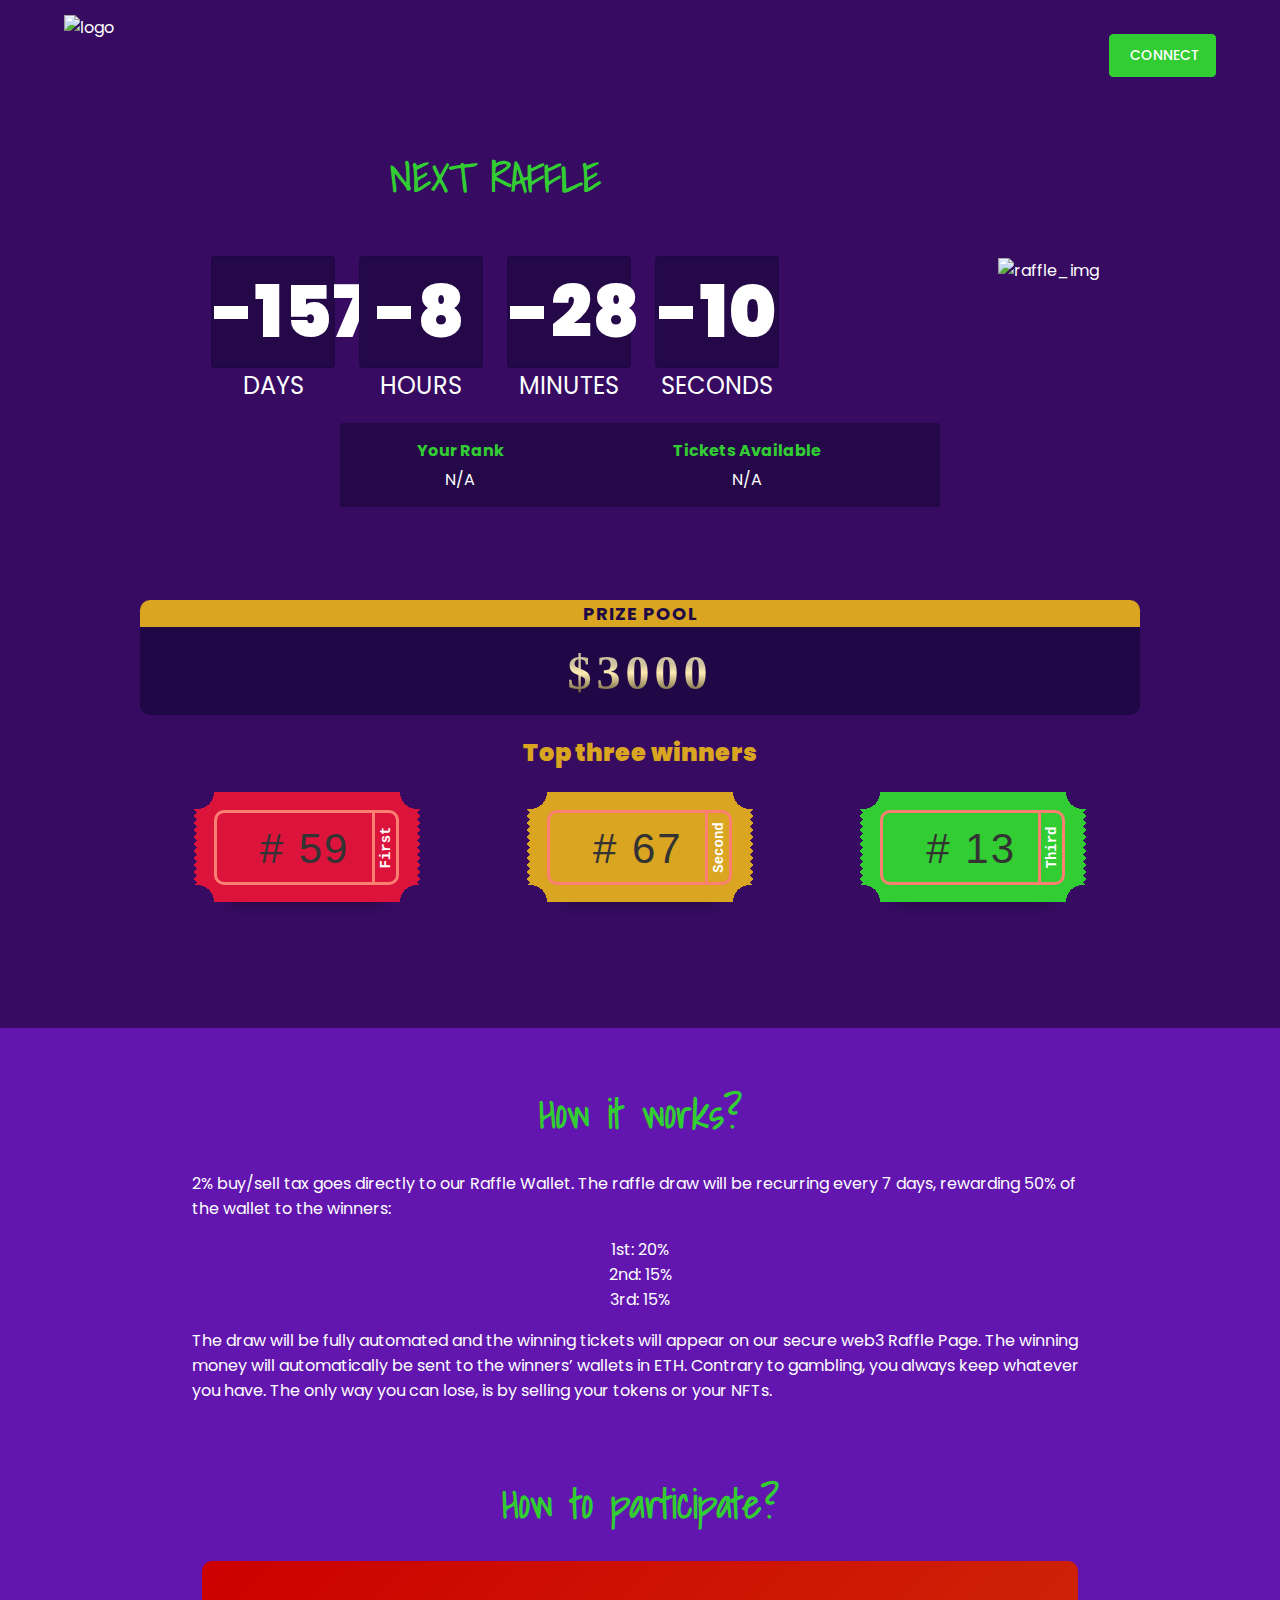
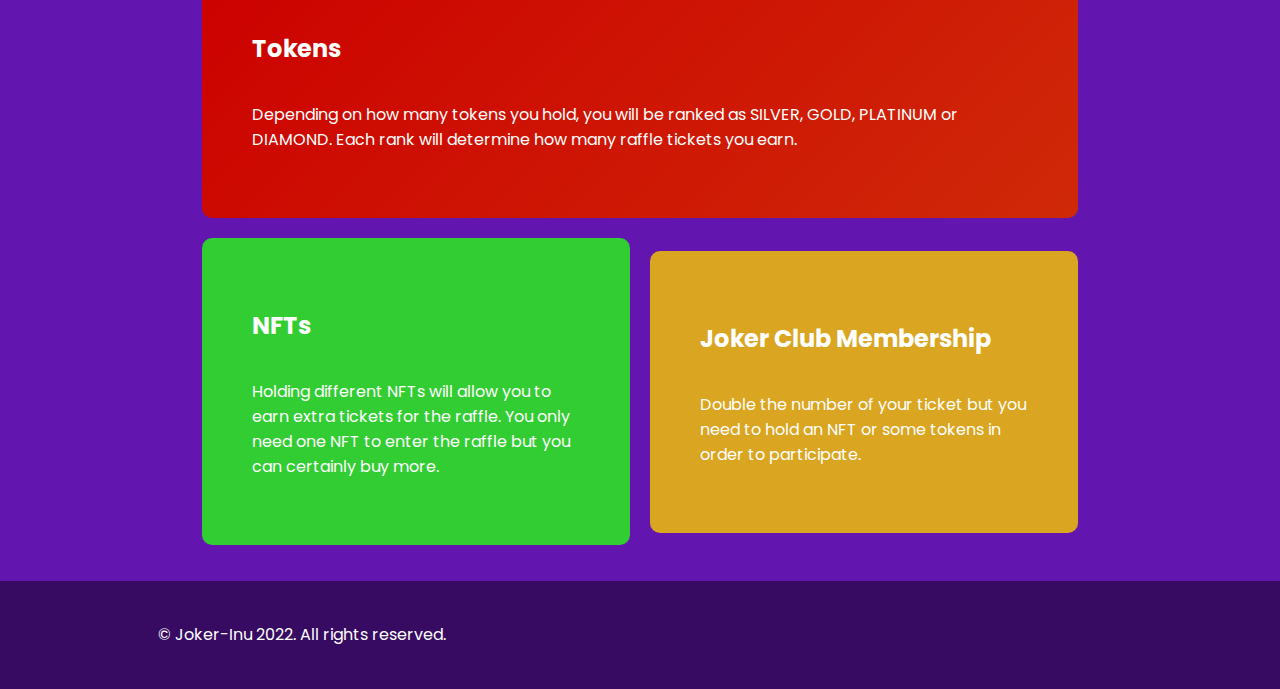
==== raffle.html @ 7f79b60c "Update: update raffle" ====
<!DOCTYPE html>
<html lang="en">
  <head>
    <meta charset="UTF-8" />
    <meta http-equiv="X-UA-Compatible" content="IE=edge" />
    <meta name="viewport" content="width=device-width, initial-scale=1.0" />

    <meta name="title" content="Joker Inu | ERC-20" />
    <meta name="description" content="Joker Inu, " />
    <meta name="keywords" content="joker inu, jokerinu, joker token" />
    <meta name="robots" content="index, follow" />
    <meta http-equiv="Content-Type" content="text/html; charset=utf-8" />
    <meta name="language" content="English" />

    <meta property="og:title" content="Joker Inu | ERC-20" />
    <meta property="og:site_name" content="Joker Inu" />
    <meta property="og:url" content="https://jokerinu.io" />
    <meta property="og:description" content="Joker Inu, " />
    <meta property="og:type" content="website" />

    <title>Joker Inu</title>
    <link rel="stylesheet" href="style.css" />
    <link
      rel="apple-touch-icon"
      sizes="57x57"
      href="./images/favicon.ico/apple-icon-57x57.png"
    />
    <link
      rel="apple-touch-icon"
      sizes="60x60"
      href="./images/favicon.ico/apple-icon-60x60.png"
    />
    <link
      rel="apple-touch-icon"
      sizes="72x72"
      href="./images/favicon.ico/apple-icon-72x72.png"
    />
    <link
      rel="apple-touch-icon"
      sizes="76x76"
      href="./images/favicon.ico/apple-icon-76x76.png"
    />
    <link
      rel="apple-touch-icon"
      sizes="114x114"
      href="./images/favicon.ico/apple-icon-114x114.png"
    />
    <link
      rel="apple-touch-icon"
      sizes="120x120"
      href="./images/favicon.ico/apple-icon-120x120.png"
    />
    <link
      rel="apple-touch-icon"
      sizes="144x144"
      href="./images/favicon.ico/apple-icon-144x144.png"
    />
    <link
      rel="apple-touch-icon"
      sizes="152x152"
      href="./images/favicon.ico/apple-icon-152x152.png"
    />
    <link
      rel="apple-touch-icon"
      sizes="180x180"
      href="./images/favicon.ico/apple-icon-180x180.png"
    />
    <link
      rel="icon"
      type="image/png"
      sizes="192x192"
      href="./images/favicon.ico/android-icon-192x192.png"
    />
    <link
      rel="icon"
      type="image/png"
      sizes="32x32"
      href="./images/favicon.ico/favicon-32x32.png"
    />
    <link
      rel="icon"
      type="image/png"
      sizes="96x96"
      href="./images/favicon.ico/favicon-96x96.png"
    />
    <link
      rel="icon"
      type="image/png"
      sizes="16x16"
      href="./images/favicon.ico/favicon-16x16.png"
    />
    <link rel="manifest" href="./images/favicon.ico/manifest.json" />
    <meta name="msapplication-TileColor" content="#ffffff" />
    <meta
      name="msapplication-TileImage"
      content="./images/favicon.ico/ms-icon-144x144.png"
    />
    <meta name="theme-color" content="#ffffff" />

    <script
      src="https://kit.fontawesome.com/0adb577dfc.js"
      crossorigin="anonymous"
    ></script>
    <script src="https://cdnjs.cloudflare.com/ajax/libs/jquery/3.3.1/jquery.min.js"></script>
    <script src="https://unpkg.com/scrollreveal"></script>
    <script src="animations.js"></script>
  </head>
  <body style="background: #360b61">
    <div class="raffle_container">
      <div class="navbar">
        <div class="logo" onclick="window.location('jokerinu.io')">
          <a href="https://jokerinu.io/">
            <img src="./images/jkrslogo.png" alt="logo" />
          </a>
        </div>
        <a href="#" class="btn filled" style="display: block"
          ><i class="fa fa-wallet" style="margin-right: 5px"></i>
          Connect
        </a>
      </div>
      <div class="raffle_main">
        <section id="hero_section">
          <div>
            <h1 class="main_heading">NEXT RAFFLE</h1>
            <div class="timer_container">
              <!-- <h1 id="headline" style="text-align: center">COMING SOON</h1> -->
              <div id="countdown">
                <ul>
                  <li><span id="days"></span>days</li>
                  <li><span id="hours"></span>Hours</li>
                  <li><span id="minutes"></span>Minutes</li>
                  <li><span id="seconds"></span>Seconds</li>
                </ul>
              </div>
            </div>
          </div>
          <div>
            <img
              id="raffle_img"
              src="./images/raffle_hero.png"
              alt="raffle_img"
              loading="lazy"
            />
          </div>
        </section>
        <div class="raffle_banner">
          <table>
            <th>Your Rank</th>
            <th>Tickets Available</th>
            <tr>
              <td>N/A</td>
              <td>N/A</td>
            </tr>
          </table>
          <!-- <p>Your Rank: <span>1st</span></p>
          <p>Tickets Available: <span>59, 58, 98</span></p> -->
        </div>
        <div
          class="carsd_hor"
          style="max-width: 1000px; margin: 20px auto; padding: 5% 0"
        >
          <div class="prize_pool">
            <div id="prize">
              <p
                style="
                  background: goldenrod;
                  font-size: large;
                  color: #200847;
                  border-radius: 10px 10px 0 0;
                  font-weight: 700;
                  letter-spacing: 1px;
                  text-transform: uppercase;
                "
              >
                Prize Pool
              </p>
              <p
                style="
                  color: goldenrod;
                  font-weight: 900;
                  font-size: 3rem;
                  margin: 0;
                "
                id="prize_money"
              >
                $3000
              </p>
            </div>
            <p style="color: goldenrod">Top three winners</p>
            <div class="ticket_container">
              <div id="raffle-red-first" class="entry raffle">
                <div class="no-scale"></div>
              </div>
              <div id="raffle-red-second" class="entry raffle">
                <div class="no-scale"></div>
              </div>
              <div id="raffle-red-third" class="entry raffle">
                <div class="no-scale"></div>
              </div>
            </div>
          </div>
        </div>
        <!-- <div class="raffle_card" style="max-width: 600px; margin: auto">
          <label for="token">Your Rank</label>
          <input id="token" type="number" disabled value="0.00" />
          <label for="ticket">Tickets Available</label>
          <input id="ticket" type="number" disabled value="0.00" />
        </div> -->
      </div>
    </div>
    <section id="how_work">
      <h1 class="main_heading">How it works?</h1>
      <p>
        2% buy/sell tax goes directly to our Raffle Wallet. The raffle draw will
        be recurring every 7 days, rewarding 50% of the wallet to the winners:
      </p>
      <ul style="text-align: center">
        <li>1st: 20%</li>
        <li>2nd: 15%</li>
        <li>3rd: 15%</li>
      </ul>
      <p>
        The draw will be fully automated and the winning tickets will appear on
        our secure web3 Raffle Page. The winning money will automatically be
        sent to the winners’ wallets in ETH. Contrary to gambling, you always
        keep whatever you have. The only way you can lose, is by selling your
        tokens or your NFTs.
      </p>
    </section>
    <!-- <div id="scroll">
        <i class="fa fa-angle-up" style="font-size: 30px"></i>
      </div> -->
    <section id="how_to">
      <h1 class="main_heading" style="margin-top: 0">How to participate?</h1>
      <div
        class="raffle_card"
        style="
          background: linear-gradient(-45deg, goldenrod, #cc0000);
          background-size: 400% 400%;
          animation: gradient 15s ease infinite;
        "
      >
        <h2>Tokens</h2>
        <p>
          Depending on how many tokens you hold, you will be ranked as SILVER,
          GOLD, PLATINUM or DIAMOND. Each rank will determine how many raffle
          tickets you earn.
        </p>
      </div>
      <div class="card_hor">
        <div class="raffle_card" style="background: limegreen">
          <h2>NFTs</h2>
          <p>
            Holding different NFTs will allow you to earn extra tickets for the
            raffle. You only need one NFT to enter the raffle but you can
            certainly buy more.
          </p>
        </div>
        <div class="raffle_card">
          <h2>Joker Club Membership</h2>
          <p>
            Double the number of your ticket but you need to hold an NFT or some
            tokens in order to participate.
          </p>
        </div>
      </div>
      <!-- <div class="raffle_card" style="background: #191919">
        <div class="disclaimer">
          <h2>Disclaimer</h2>
          <p>
            There is no loss mechanism you always keep whatever you have. You
            would only lose the number of entries by selling your tokens or your
            NFT. The dapp will make you sign in with your wallet and show you
            your rank and the number of entries you currently have. It will also
            be cool if the Dapp would showcase the name of the NFT you’re
            holding instead of just your wallet address. The Dapp will also
            showcase the amount in $ that is currently in the prize pool.
          </p>
        </div>
      </div> -->
    </section>
    <div class="footer">
      <div class="copyright">
        <p>&copy; Joker-Inu 2022. All rights reserved.</p>
      </div>
      <div class="social">
        <ul class="social_list">
          <li>
            <a href="https://t.me/Jokerinuofficial"
              ><i class="fab fa-telegram-plane"></i
            ></a>
          </li>
          <li class="middle_social">
            <a href="https://twitter.com/jokerinu_?s=21"
              ><i class="fab fa-twitter"></i
            ></a>
          </li>
          <li>
            <a href="#"><i class="fab fa-discord"></i></a>
          </li>
          <li>
            <a href="#"><i class="fab fa-medium-m"></i></a>
          </li>
        </ul>
      </div>
    </div>

    <script src="script.js"></script>
    <!-- <script src="./assessts/js/script.js"></script>
    <script src="https://cdnjs.cloudflare.com/ajax/libs/gsap/3.5.1/gsap.min.js"></script>
    <script
      src="https://kit.fontawesome.com/0c9ec2dc89.js"
      crossorigin="anonymous"
    ></script> -->
  </body>
</html>
---- style.css ----
@import url("https://fonts.googleapis.com/css2?family=Shadows+Into+Light&display=swap");
@import url("https://fonts.googleapis.com/css2?family=Poppins:ital,wght@0,400;0,500;0,600;0,700;0,800;1,900&display=swap");
/* h1 {
  font-family: "Shadows Into Light", cursive;
} */
:root {
  --grey: #222;
  --dark: #191919;
  --light: #fff;
  --primary: #270847;
  --primary2: #11031f;
  --red: #cc0000;
  --green: limegreen;
}

html {
  scroll-behavior: smooth;
}

body {
  box-sizing: border-box;
  margin: 0;
  padding: 0;
  background-color: var(--primary2);
  color: var(--light);
  font-family: "Poppins", sans-serif;
  overflow-x: hidden;
}

a {
  text-decoration: none;
  color: var(--light);
}

ul {
  list-style: none;
  padding: 0;
  margin: 0;
}

.preload * {
  transition: none !important;
  -webkit-transition: none !important;
  -moz-transition: none !important;
  -ms-transition: none !important;
  -o-transition: none !important;
}

.main_container {
  padding: 1% 10%;
  max-width: 1200px;
  margin: auto;
  height: 100vh;
  max-height: 790px;
  position: relative;
  overflow: hidden;
}

.navbar {
  display: flex;
  justify-content: space-between;
  align-items: center;
}

.navbar-list {
  display: flex;
  justify-content: space-between;
  align-items: center;
  width: 50%;
  margin: auto;
}

.navbar-list > li > a:hover {
  color: var(--green);
  transition: 0.3s ease;
}

.nav_mobile {
  display: none;
}

.fa-bars {
  font-size: 32px;
  color: var(--green);
  display: none;
}

.logo {
  height: 80px;
}

.logo > a > img {
  width: 80px;
}

.btn {
  border: 1px solid var(--light);
  border-radius: 4px;
  padding: 10px 15px;
  font-size: 14px;
  text-transform: uppercase;
  font-weight: 500;
  color: var(--light);
}

.btn:hover {
  background: var(--green);
  border: 1px solid var(--green);
  color: var(--light);
  transition: 0.3s ease;
}

main {
  display: flex;
  justify-content: center;
  align-items: center;
  flex-direction: column;
}

@keyframes fadein {
  0% {
    opacity: 0;
  }
  100% {
    opacity: 1;
  }
}
@keyframes rise-fadein {
  0% {
    top: -150%;
    opacity: 0;
  }
  100% {
    top: 10%;
    opacity: 1;
  }
}

@keyframes slide {
  0% {
    right: -50%;
  }
  100% {
    right: 50%;
    transform: translate(50%, 0%);
  }
}

.castle {
  position: absolute;
  bottom: -10%;
  width: 100%;
  max-width: 1600px;
  z-index: -1;
  opacity: 0;
  animation: fadein 4s 1 forwards;
}

.moon {
  position: absolute;
  bottom: 150%;
  animation: rise-fadein 2s 1 forwards;
  width: 100%;
  max-width: 1600px;
  z-index: -2;
  animation-delay: 1s;
}

#car {
  width: 450px;
  position: absolute;
  bottom: 0;
  right: -50%;
  animation: slide 5s 1 forwards;
  animation-delay: 4s;
}

@keyframes spin {
  0% {
    -webkit-transform: rotate(360deg);
  }
}

@keyframes move {
  0% {
    -webkit-transform: translateY(0);
  }
  50% {
    -webkit-transform: translateY(-2px);
  }
  100% {
    -webkit-transform: translateY(0);
  }
}

#front-wheel {
  position: absolute;
  bottom: 15%;
  left: 24%;
  max-width: 15%;
  animation: spin 0.5s infinite linear;
}

#rear-wheel {
  position: absolute;
  bottom: 15%;
  right: 16%;
  max-width: 17%;
  animation: spin 0.5s infinite linear;
}

.heading {
  text-align: center;
  width: 100%;
  letter-spacing: 2px;
  opacity: 0;
  animation: fadein 3s 1 forwards;
  animation-delay: 3s;
  margin-top: 100px;
}

.heading > h1 {
  font-size: 950%;
  max-width: 1070px;
  margin: 0;
  color: var(--light);
  font-weight: 900;
  font-style: italic;
  text-shadow: -2px -5px 0 var(--primary), 5px -5px 0 var(--primary),
    -5px 5px 0 var(--primary), 5px 5px 0 var(--primary);
}

.heading > p {
  font-family: "Poppins", sans-serif;
  max-width: 650px;
  margin: auto;
}

.filled {
  border: 1px solid var(--green);
  background: var(--green);
  color: var(--light);
}

.filled:hover {
  opacity: 0.8;
  transition: 0.3s ease;
}

.btn.filled.mobile {
  /* display: none; */
  max-width: 150px;
  margin: auto;
}

.down {
  background-color: var(--primary);
  height: 50px;
  width: 50px;
  border-radius: 50%;
  color: var(--light);
  display: flex;
  justify-content: center;
  align-items: center;
  margin-top: 30px;
  opacity: 0.7;
  animation: move 1s infinite ease;
}

#about,
#roadmap,
#tokenomics,
#utilities,
#team {
  margin: 10% 0;
  text-align: center;
}

#about > h1,
#roadmap > h1,
#tokenomics > h1,
#utilities > h1,
#faq_section > h1,
#team > h1 {
  color: var(--light);
  font-size: 500%;
  font-family: "Shadows Into Light", cursive;
  letter-spacing: 5px;
  color: var(--green);
  text-align: center;
}

.about_section {
  background-color: var(--primary2);
  padding: 5% 10%;
  max-width: 1200px;
  margin: auto;
}

.about_container,
.utilities_container {
  display: flex;
  justify-content: center;
  align-items: center;
}
.about_container {
  border-radius: 10px;
  background: var(--primary);
  box-shadow: var(--red) 0px 1px 29px 0px;
}

.about_content > h2 {
  color: var(--green);
  font-size: 350%;
  font-family: "Shadows Into Light", cursive;
  margin: 0;
  text-align: center;
}

.about_content {
  max-width: 550px;
  font-size: larger;
  border-radius: 10px;
  margin: auto;
  text-align: center;
  color: var(--light);
}

.about_image > img {
  max-width: 500px;
  height: 500px;
  transform: scaleX(-1);
  border-radius: 10px;
  vertical-align: middle;
}

.tokenomics_section {
  padding: 1% 10%;
  max-width: 1200px;
  margin: auto;
}

#tokenomics {
  text-align: center;
}

#tax {
  max-width: 400px;
  max-height: 400px;
  margin: auto;
}

.tokenomics_container {
  display: flex;
  text-align: left;
}

.tokenomics_content {
  max-width: 500px;
  margin: auto;
}

.utilities_section,
.roadmap_section {
  background-color: var(--primary);
  padding: 1% 10%;
  max-width: 1200px;
  margin: auto;
}

.utilities_container {
  flex-direction: column;
}

.nft {
  display: flex;
  justify-content: space-around;
  align-items: center;
}

.nft > div > img {
  width: 95%;
  margin: 20px auto;
  border-radius: 10px;
  transition: 0.3s ease;
}

.nft > div > img:hover {
  transform: scale(1.1);
}

.nft > div > p {
  text-align: center;
  margin-top: 0;
  font-weight: 500;
}

#raffle {
  width: 70%;
}

@keyframes gradient {
  0% {
    background-position: 0% 50%;
  }
  50% {
    background-position: 100% 50%;
  }
  100% {
    background-position: 0% 50%;
  }
}

.card {
  display: flex;
  justify-content: center;
  align-items: center;
  flex-direction: row-reverse;
  background-color: var(--red);
  border-radius: 4px;
  transition: 0.3s ease;
  margin: 5% 0 0;
  max-width: 790px;

  background: linear-gradient(-45deg, #ee7752, #e73c7e, #23a6d5, #23d5ab);
  background-size: 400% 400%;
  animation: gradient 15s ease infinite;
}

.card:hover {
  box-shadow: var(--green) 0px 10px 29px 0px;
}

.content {
  padding: 10%;
  margin: auto;
  text-align: left;
}

.card > img {
  width: 150%;
  margin: auto;
  overflow-x: hidden;
}

.no-hover:hover {
  box-shadow: none;
}

.team_section {
  padding: 5% 10%;
  max-width: 1200px;
  margin: auto;
  text-align: center;
  background: #270847;
}

.all_team {
  display: flex;
  justify-content: space-evenly;
  align-items: center;
  flex-wrap: wrap;
  padding: 5%;
}

.all_team > div > p {
  font-weight: 500;
}

#team > div > img {
  border-radius: 50%;
}

.faq > h2 {
  text-align: center;
}

details {
  padding: 1% 0;
}

#roadmap {
  padding: 0 12%;
}

#roadmap > div {
  display: flex;
  justify-content: space-evenly;
  align-items: center;
  flex-wrap: wrap;
}

.phase {
  margin-bottom: 5%;
}

.phase_content {
  text-align: left;
  padding: 5% 30px;
  border-radius: 4px;
  width: 320px;
  height: 350px;
  line-height: 30px;
}

li > i {
  margin-right: 10px;
}

.undone {
  color: #e5ff00;
  opacity: 0.2;
}

.footer {
  padding: 2% 10%;
  max-width: 1200px;
  margin: auto;
  display: flex;
  justify-content: space-between;
  align-items: center;
}

.copyright {
  display: flex;
  justify-content: center;
  align-items: center;
}

.copyright > p {
  margin-left: 30px;
}

.social_list {
  display: flex;
  justify-content: center;
  align-items: center;
  font-size: 24px;
}

.social_list > li > a {
  transition: 0.3s ease;
}
.social_list > li > a:hover {
  color: var(--green);
}

.social_list > li {
  margin: 0 10px;
}

.joker_main {
  max-width: 33%;
}

p > span {
  font-size: 18px;
  font-weight: 500;
  color: var(--green);
}

h2 > span {
  color: var(--green);
}

.black {
  color: #191919;
}
.white {
  color: #fff;
}

#faq_section {
  padding: 5% 10% 15%;
  max-width: 1200px;
  margin: auto;
}

.content_faq {
  border-radius: 4px;
}

/*Question*/
.question {
  position: relative;
  background: #270847;
  border-radius: 10px;
  margin: 0;
  padding: 15px 10px 15px 50px;
  display: block;
  cursor: pointer;
}
/*Answer*/
.answers {
  padding: 0px 15px;
  margin: 5px 0;
  height: 0;
  overflow: hidden;
  z-index: -1;
  position: relative;
  opacity: 0;
  -webkit-transition: 0.3s ease;
  -moz-transition: 0.3s ease;
  -o-transition: 0.3s ease;
  transition: 0.3s ease;
}

.questions:checked ~ .answers {
  height: auto;
  opacity: 1;
  padding: 15px;
}

/*FAQ Toggle*/
.plus {
  position: absolute;
  margin-top: 12px;
  margin-left: 10px;
  z-index: 5;
  font-size: 2em;
  line-height: 100%;
  -webkit-user-select: none;
  -moz-user-select: none;
  -ms-user-select: none;
  -o-user-select: none;
  user-select: none;
  -webkit-transition: 0.3s ease;
  -moz-transition: 0.3s ease;
  -o-transition: 0.3s ease;
  transition: 0.3s ease;
}

.questions:checked ~ .plus {
  -webkit-transform: rotate(45deg);
  -moz-transform: rotate(45deg);
  -o-transform: rotate(45deg);
  transform: rotate(45deg);
}

.questions {
  display: none;
}

.desk_display {
  display: block;
}

@keyframes slide-mobile {
  0% {
    transform: translate(150%, 0%);
  }
  100% {
    /* right: 50%; */
    transform: translate(50%, 0%);
  }
}

@keyframes rise-fadein-mobile {
  0% {
    top: -20%;
    opacity: 0;
  }
  100% {
    top: 18%;
    opacity: 1;
  }
}

.fa-solid.fa-bars {
  display: none;
}

.display {
  display: block;
}

@media screen and (max-width: 1000px) {
  .main_container {
    height: 90vh;
  }
  .logo,
  .logo > a > img {
    width: 60px;
    height: 60px;
  }
  .btn.filled {
    display: none;
  }
  .btn.filled.mobile {
    display: block;
  }
  #raffle {
    width: 100%;
  }
  #car {
    animation: slide 4s 1 forwards;
    animation-delay: 2s;
    transform: translate(150%, 0%);
    bottom: 9%;
    width: 310px;
    z-index: 3;
  }
  .main_container {
    animation: fadein 2s 1 forwards;
  }
  .moon {
    z-index: -3;
    animation: rise-fadein-mobile 2s 1 forwards;
    animation-delay: 2s;
  }
  .castle {
    display: none;
  }
  .nft {
    flex-direction: column;
  }
  .nft > img {
    width: 100%;
  }
  .content {
    text-align: center;
  }
  .card,
  .card_hor {
    flex-direction: column;
  }
  .card > img {
    width: 100%;
  }
  #tokenomics > h1,
  #utilities > h1,
  #roadmap > h1,
  #team > h1,
  .about_content > h2 {
    font-size: 300%;
  }
  .about_content > h2 {
    padding-top: 20px;
  }
  #faq_section > h1 {
    font-size: 300%;
  }
  .joker_main {
    max-width: 100%;
  }
  p {
    opacity: 0.9;
    font-size: 14px;
    text-align: center;
  }
  #tax {
    margin: 10% 0 5%;
    max-width: 100%;
  }
  #roadmap {
    padding: 0;
  }
  .phase_content {
    width: 250px;
    height: 400px;
  }
  .phase2_1 {
    height: 300px;
  }
  .phase_fit {
    height: 450px;
  }
  .coming_soon {
    height: 120px;
  }
  main {
    flex-direction: column-reverse;
  }
  .about_content > h2,
  .tokenomics_content > h2 {
    text-align: center;
  }
  .tokenomics_content > p {
    text-align: justify;
  }
  .about_content {
    padding: 5% 10%;
  }
  .main_container {
    padding: 5% 10%;
    background: url(./images/castle.png);
    background-size: cover;
    background-repeat: no-repeat;
    background-position: center;
  }
  .navbar-list {
    display: none;
  }
  .car-container {
    margin-top: 25%;
  }
  .heading {
    z-index: 4;
    margin-top: -20px;
  }
  .heading > h1 {
    margin-top: 60%;
    font-size: 300%;
  }
  .heading > p {
    line-height: 30px;
  }
  .down {
    margin: 10%;
  }
  .about_section {
    padding: 10%;
  }
  .about_image > img {
    width: 100%;
    height: 100%;
  }
  .about_container {
    flex-direction: column;
  }
  .tokenomics_container {
    flex-direction: column-reverse;
  }
  .bottom {
    border-bottom: 2px solid var(--primary);
  }
  .footer {
    padding: 10% 0 0;
    flex-direction: column-reverse;
  }
  .social_list {
    margin: 5% 0;
  }
  .fa-solid.fa-bars {
    display: block;
  }
  .nav_mobile {
    position: absolute;
    top: 80px;
    background: #11031f;
    width: 100%;
    height: 45vh;
    z-index: 5;
  }
  .nav_mobile > ul {
    font-size: 14px;
    font-weight: 600;
    letter-spacing: 1px;
    text-align: center;
    transform: translateY(10%);
  }
  .nav_mobile > ul > li {
    padding: 15px 0px;
  }
  .fas.fa-times {
    position: absolute;
    top: 4%;
    right: 10.5%;
    font-size: 32px;
  }
}

@media screen and (max-width: 375px) {
  .nav_mobile {
    height: 50vh;
  }
}

/* *************** */
/* *************** */
/* *************** */
/* Raffle Styles */
/* *************** */
/* *************** */
/* *************** */

@import url("https://fonts.googleapis.com/css2?family=Shadows+Into+Light&display=swap");
.raffle_container,
#how_to,
#how_work {
  padding: 15px 5%;
}
.filled {
  background: limegreen;
  border: 1px solid limegreen;
}
.raffle_main {
  margin: auto;
  padding: 2%;
}
.main_heading {
  font-size: 250%;
  text-align: center;
  color: limegreen;
  font-family: "Shadows Into Light", cursive;
}
.raffle_card {
  margin: 10px;
  background: goldenrod;
  border-radius: 10px;
  padding: 50px;
  display: flex;
  flex-direction: column;
  justify-content: center;
  align-items: left;
  flex-grow: 1;
  flex-basis: 0;
}
.raffle_card > input {
  display: block;
  max-width: 600px;
  padding: 15px 10px;
  border-radius: 4px;
  border: none;
  color: #fff;
  font-size: 16px;
}
.raffle_card > label {
  font-size: larg;
  margin: 10px 0;
  text-transform: uppercase;
  font-weight: 500;
}
.card_hor {
  display: flex;
  justify-content: center;
  align-items: center;
}
.claim {
  padding: 12px 75px;
  margin-top: 10px;
  font-weight: 500;
  background: #fff;
  color: goldenrod;
  transition: 0.3s ease;
}
.claim:hover {
  background: #360b61;
  color: #fff;
  border: 1px solid goldenrod;
}
.scroll_up {
  position: fixed;
  bottom: 10px;
  right: 10px;
  border-radius: 10px;
  background: rgba(218, 165, 32, 0.301);
  width: 60px;
  height: 60px;
  display: flex;
  justify-content: center;
  align-items: center;
}
.timer_container {
  border-radius: 4px;
  padding: 10px 20px;
  max-width: 600px;
  color: #fff;
  margin: 0 auto;
  text-align: center;
}

.timer_container > h1 {
  color: #fff;
}

#coundown > ul {
  display: flex;
  justify-content: center;
  align-items: center;
}

#countdown > ul > li {
  display: inline-block;
  font-size: 1.5em;
  list-style-type: none;
  text-transform: uppercase;
  margin: 10px;
}

#countdown > ul > li span {
  display: block;
  font-size: 4.5rem;
  font-weight: 900;
  letter-spacing: 1px;
  border: 2px solid #200847;
  background: #250847;
  width: 120px;
  border-radius: 4px;
}

.emoji {
  display: none;
  padding: 1rem;
}

.emoji span {
  font-size: 4rem;
  padding: 0 0.5rem;
}
#how_work {
  text-align: left;
}
.ticket_container {
  display: flex;
  justify-content: center;
  align-items: center;
  position: relative;
  margin-top: 10px;
}
.prize_pool {
  width: 100%;
  text-align: center;
}
.prize_pool > p {
  font-weight: 900;
  font-size: 1.5rem;
  margin: 20px auto 10px;
}

@media (min-width: 960px) {
  .entry {
    float: left;
    width: 100%;
  }
}

.entry {
  text-align: center;
  min-height: 15vh;
  position: relative;
  height: 100%;
}

#raffle-red-first div {
  background-image: radial-gradient(
      circle at top left,
      transparent 17px,
      #dc143c 17px
    ),
    radial-gradient(circle at top right, transparent 17px, #dc143c 17px),
    radial-gradient(circle at bottom left, transparent 17px, #dc143c 17px),
    radial-gradient(circle at bottom right, transparent 17px, #dc143c 17px);
  box-shadow: 0 38px 14px -35px rgba(0, 0, 0, 0.3);
  background-size: 50% 50%;
  background-position: top left, top right, bottom left, bottom right;
}

#raffle-red-first div:before {
  content: "# 59";
  width: 234px;
  height: 76px;
  padding-left: 70px;
  left: -7px;
  top: 17px;
  background-size: 7px 7px;
  background-repeat: repeat-y;
  background-position: 0 0, 0 0, 100% 0, 100% 0;
  background-image: linear-gradient(45deg, transparent 75%, #dc143c 75%),
    linear-gradient(135deg, transparent 75%, #dc143c 75%),
    linear-gradient(-45deg, transparent 75%, #dc143c 75%),
    linear-gradient(-135deg, transparent 75%, #dc143c 75%);
  line-height: 1.9;
  font-size: 42px;
  text-align: left;
}

#raffle-red-first div:after {
  content: "First";
  color: #fff;
  font-weight: 900;
  width: 75px;
  height: 185px;
  padding-top: 162px;
  top: -37px;
  left: 72px;
  background: linear-gradient(
    to bottom,
    transparent 155px,
    #fa8072 155px,
    #fa8072 158px,
    transparent 158px
  );
  border: 3px solid #fa8072;
}

#raffle-red-second div {
  background-image: radial-gradient(
      circle at top left,
      transparent 17px,
      goldenrod 17px
    ),
    radial-gradient(circle at top right, transparent 17px, goldenrod 17px),
    radial-gradient(circle at bottom left, transparent 17px, goldenrod 17px),
    radial-gradient(circle at bottom right, transparent 17px, goldenrod 17px);
  box-shadow: 0 38px 14px -35px rgba(0, 0, 0, 0.3);
  background-size: 50% 50%;
  background-position: top left, top right, bottom left, bottom right;
}

#raffle-red-second div:before {
  content: "# 67";
  width: 234px;
  height: 76px;
  padding-left: 70px;
  left: -7px;
  top: 17px;
  background-size: 7px 7px;
  background-repeat: repeat-y;
  background-position: 0 0, 0 0, 100% 0, 100% 0;
  background-image: linear-gradient(45deg, transparent 75%, goldenrod 75%),
    linear-gradient(135deg, transparent 75%, goldenrod 75%),
    linear-gradient(-45deg, transparent 75%, goldenrod 75%),
    linear-gradient(-135deg, transparent 75%, goldenrod 75%);
  line-height: 1.9;
  font-size: 42px;
  text-align: left;
}

#raffle-red-second div:after {
  content: "Second";
  color: #fff;
  font-weight: 900;
  width: 75px;
  height: 185px;
  padding-top: 162px;
  top: -37px;
  left: 72px;
  background: linear-gradient(
    to bottom,
    transparent 155px,
    #fa8072 155px,
    #fa8072 158px,
    transparent 158px
  );
  border: 3px solid #fa8072;
}

#raffle-red-third div {
  background-image: radial-gradient(
      circle at top left,
      transparent 17px,
      var(--green) 17px
    ),
    radial-gradient(circle at top right, transparent 17px, var(--green) 17px),
    radial-gradient(circle at bottom left, transparent 17px, var(--green) 17px),
    radial-gradient(circle at bottom right, transparent 17px, var(--green) 17px);
  box-shadow: 0 38px 14px -35px rgba(0, 0, 0, 0.3);
  background-size: 50% 50%;
  background-position: top left, top right, bottom left, bottom right;
}

#raffle-red-third div:before {
  content: "# 13";
  width: 234px;
  height: 76px;
  padding-left: 70px;
  left: -7px;
  top: 17px;
  background-size: 7px 7px;
  background-repeat: repeat-y;
  background-position: 0 0, 0 0, 100% 0, 100% 0;
  background-image: linear-gradient(45deg, transparent 75%, var(--green) 75%),
    linear-gradient(135deg, transparent 75%, var(--green) 75%),
    linear-gradient(-45deg, transparent 75%, var(--green) 75%),
    linear-gradient(-135deg, transparent 75%, var(--green) 75%);
  line-height: 1.9;
  font-size: 42px;
  text-align: left;
}

#raffle-red-third div:after {
  content: "Third";
  color: #fff;
  font-weight: 900;
  width: 75px;
  height: 185px;
  padding-top: 162px;
  top: -37px;
  left: 72px;
  background: linear-gradient(
    to bottom,
    transparent 155px,
    #fa8072 155px,
    #fa8072 158px,
    transparent 158px
  );
  border: 3px solid #fa8072;
}

.raffle div {
  width: 220px;
  height: 110px;
  margin-left: -110px;
  margin-top: -55px;
  background-repeat: no-repeat;
}

.entry div {
  position: absolute;
  left: 50%;
  top: 50%;
}

.raffle div:before {
  font-family: "HelveticaNeue-CondensedBold", "Arial Narrow", Impact, "Roboto",
    sans-serif;
  letter-spacing: 2px;
  text-transform: uppercase;
}

.raffle div:before,
.raffle div:after {
  box-sizing: border-box;
  color: #333;
}

.entry div:before,
.entry div:after {
  display: block;
  content: "";
  position: absolute;
}

.raffle div:after {
  border-radius: 10px;
  transform: rotate(-90deg);
  font-size: 14px;
  font-family: monospace;
  text-align: center;
  line-height: 1;
}

.raffle div:before,
.raffle div:after {
  box-sizing: border-box;
  color: #333;
}

.entry div:before,
.entry div:after {
  display: block;
  content: "";
  position: absolute;
}

.no-scale:after {
  border-radius: 10px;
  -ms-transform: rotate(-90deg) !important; /* IE 9 */
  -webkit-transform: rotate(-90deg) !important;
  transform: rotate(-90deg) !important ;
  font-size: 14px;
  font-family: monospace;
  text-align: center;
  line-height: 1;
}

.raffle div:before,
.raffle div:after {
  box-sizing: border-box;
  color: #333;
}

.entry div:before,
.entry div:after {
  display: block;
  content: "";
  position: absolute;
}

#how_to,
#how_work {
  background: #6216af;
}

@media screen and (min-width: 1000px) {
  #how_to,
  #how_work {
    padding: 2% 15%;
  }
}

@media screen and (max-width: 1000px) {
  .raffle_card {
    text-align: center;
  }
  .entry.raffle {
    margin-top: 10px;
  }
  .ticket_container {
    flex-direction: column;
    text-align: center;
  }
  .ticket_container > p {
    text-align: center;
  }
  .timer_container {
    padding: 1%;
  }
  .timer_container > h1 {
    font-size: 24px;
  }
  #countdown > ul > li {
    font-size: 14px;
    margin-right: 0;
  }

  #countdown > ul > li > span {
    font-size: 24px;
    width: 61px;
    margin: auto;
  }
}

.main-content {
  align-items: center;
  background-position: bottom;
  display: flex;
  flex-flow: column nowrap;
  font-family: "Red Hat Text", sans-serif;
  justify-content: flex-start;
  line-height: 1.5;
  position: relative;
}
.main-content .main-title {
  color: #fff;
  font-size: 1.5em;
  letter-spacing: 8px;
  margin: 20px 20px 109px;
  text-align: center;
  text-transform: uppercase;
}
.main-content .container-countdown {
  display: flex;
  flex-flow: row nowrap;
}
.main-content .countdown-block {
  align-items: center;
  display: flex;
  flex-flow: column nowrap;
  margin-right: 30px;
}
.main-content .countdown-block:last-child {
  margin-right: 0;
}
.main-content .countdown-block .subtitle {
  color: rgba(255, 255, 255, 0.8);
}
.main-content .time-element {
  background-color: #33354d;
  border-radius: 8px;
  box-shadow: 0px 8px 0px 0px #16151d;
  color: goldenrod;
  font-size: 5.5em;
  height: 140px;
  line-height: 138px;
  margin-bottom: 27px;
  overflow: hidden;
  position: relative;
  text-align: center;
  width: 150px;
}
.main-content .time-element::before,
.main-content .time-element::after {
  background: #24242e;
  border-radius: 50%;
  content: "";
  height: 10px;
  position: absolute;
  top: calc(50% - 5px);
  width: 10px;
  z-index: 6;
}
.main-content .time-element::before {
  left: -5px;
}
.main-content .time-element::after {
  right: -5px;
}
.main-content .time-element > span {
  left: 0;
  position: absolute;
  right: 0;
}
.main-content .time-element .top {
  background-color: #2a2a41;
  transform-origin: 50% 100%;
  transform: perspective(200px);
  z-index: 3;
}
.main-content .time-element .top::after,
.main-content .time-element .bottom-back::after {
  border-bottom: 1px solid #24242e;
  bottom: 0;
  content: "";
  height: 100%;
  left: 0;
  position: absolute;
  width: 100%;
  z-index: -1;
}
.main-content .time-element .bottom {
  z-index: 1;
}
.main-content .time-element .bottom::before {
  background-color: #33354d;
  content: "";
  display: block;
  height: 50%;
  left: 0;
  position: absolute;
  top: 0;
  width: 100%;
}
.main-content .time-element .bottom-back {
  background-color: #33354d;
  height: 50%;
  overflow: hidden;
  top: 0;
  z-index: 2;
}
.main-content .time-element .bottom-back span {
  bottom: 0;
  left: 0;
  margin: auto;
  position: absolute;
  right: 0;
  top: 0;
}
.main-content .time-element .top,
.main-content .time-element .top-back {
  backface-visibility: hidden;
  height: 50%;
  overflow: hidden;
}
.main-content .time-element .top-back {
  background-color: #33354d;
  bottom: 0;
  transform-origin: 50% 0;
  transform: perspective(200px) rotateX(180deg);
  z-index: 4;
}
.main-content .time-element .top-back span {
  left: 0;
  margin: auto;
  position: absolute;
  right: 0;
  top: -100%;
}

.raffle_banner {
  display: flex;
  align-items: center;
  justify-content: center;
  background: #250847;
  border-radius: 4px;
  max-width: 600px;
  margin: auto;
}

.raffle_banner > table {
  border-radius: 4px;
  border: 2px solid #250847;
  width: 100%;
  text-align: center;
  padding: 10px;
}

.raffle_banner table th {
  color: var(--green);
}
.raffle_banner table td {
}

#hero_section {
  display: flex;
  justify-content: space-around;
  align-items: center;
  max-width: 1400px;
  margin: auto;
}

#hero_section > div > img {
  max-width: 600px;
}

#prize {
  background: #200847;
  border-radius: 10px;
}

@-webkit-keyframes glow {
  from {
    text-shadow: 0 0 1px #f3e5c8, 0 0 2px #fff, 0 0 3px #cfc09f, 0 0 4px #cfc09f,
      0 0 5px #cfc09f, 0 0 6px #cfc09f, 0 0 7px #cfc09f;
  }

  to {
    text-shadow: 0 0 2px #f3e5c8, 0 0 4px goldenrod, 0 0 6px goldenrod,
      0 0 8px goldenrod, 0 0 10px goldenrod, 0 0 12px goldenrod,
      0 0 14px goldenrod;
  }
}

#prize_money {
  letter-spacing: 5px;
  animation: glow 1.5s linear infinite alternate;
  background: linear-gradient(
    to bottom,
    #cfc09f 22%,
    /* #634f2c 24%, */ #cfc09f 26%,
    #cfc09f 27%,
    #ffecb3 40%,
    #3a2c0f 78%
  );
  -webkit-background-clip: text;
  -webkit-text-fill-color: transparent;
  color: #fff;
  font-family: "Playfair Display", serif;
  position: relative;
  text-transform: uppercase;
  font-size: 18vw;
  margin: 0;
  padding-bottom: 15px;
  font-weight: 400;
}

@media only screen and (max-width: 1000px) {
  #raffle_img {
    width: 100%;
  }
  .raffle_main {
    padding: 0;
  }
  .main-content .countdown-block {
    margin-right: 10px;
  }
  .main-content .time-element {
    font-size: 2rem;
    width: 50px;
  }
  .subtitle {
    font-size: 14px;
  }
  #hero_section {
    flex-direction: column;
  }
  #hero_section > div {
    width: 100%;
  }
  #hero_section > div > img {
    max-width: 100%;
  }
}
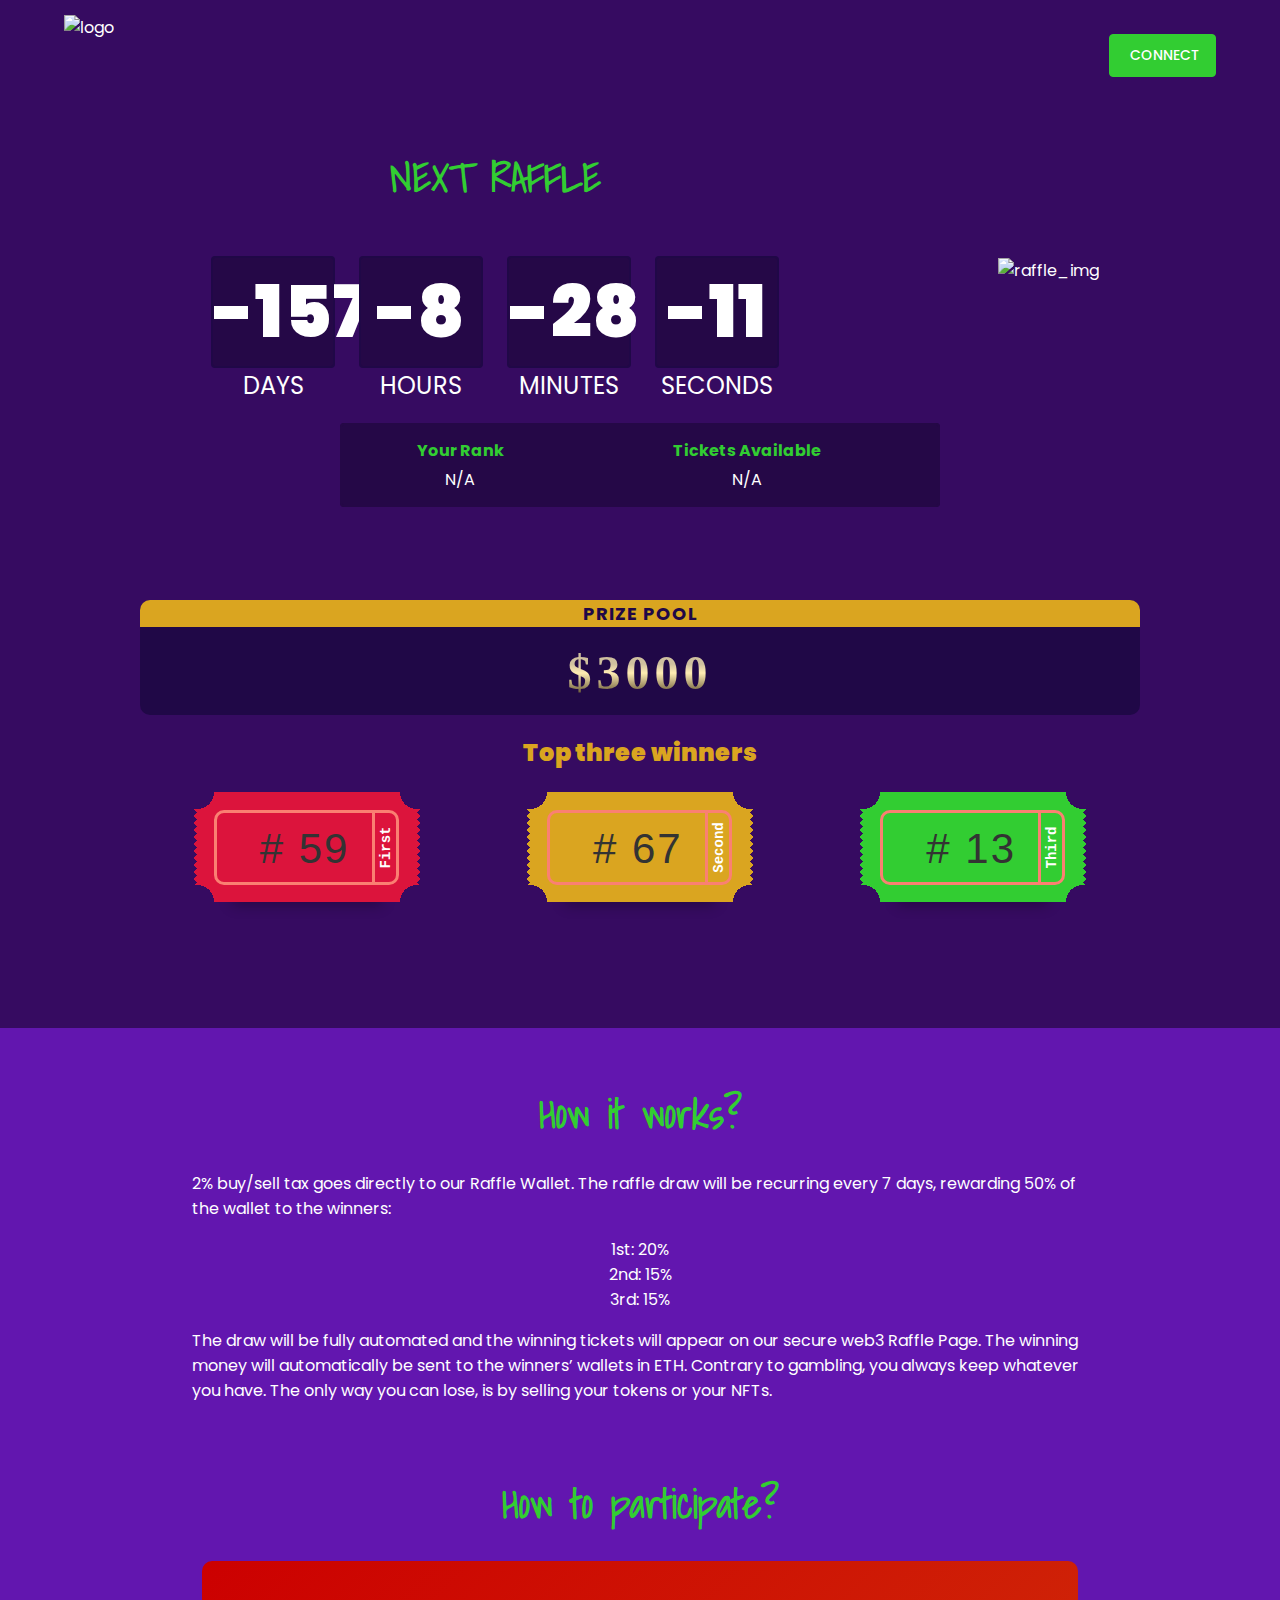
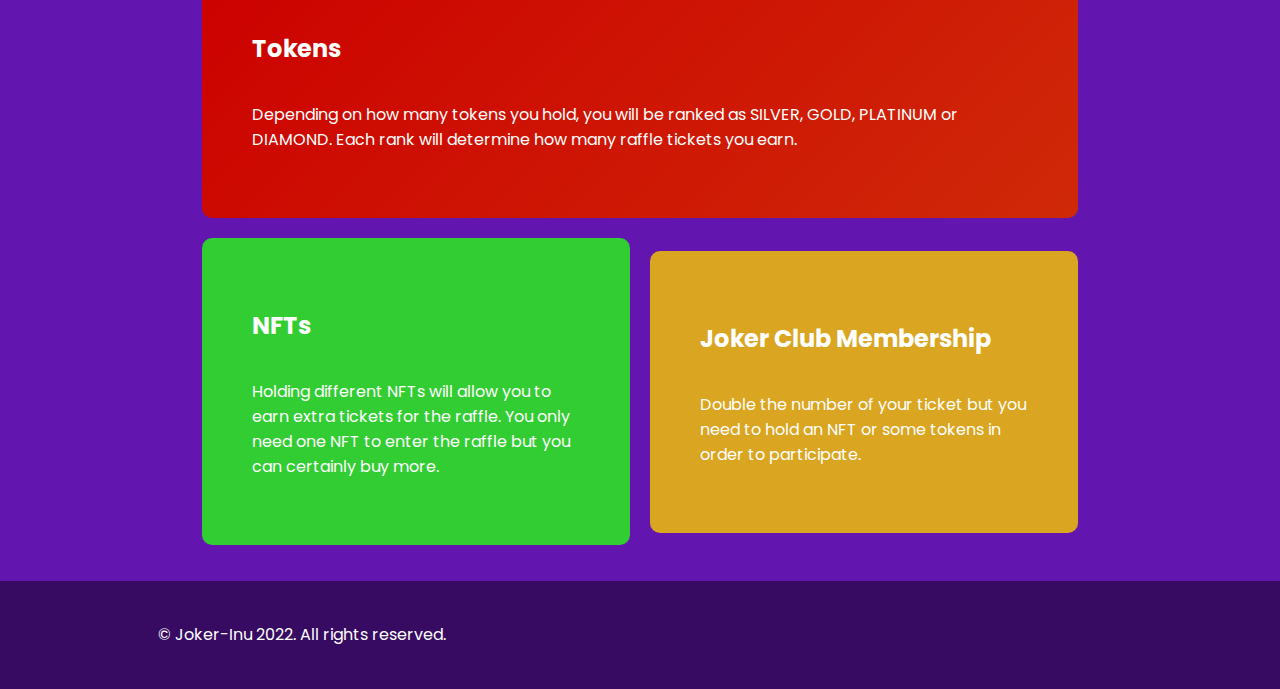
==== commit 78c44869: "Update: update raffle" ====
--- a/raffle.html
+++ b/raffle.html
@@ -134,14 +134,12 @@
               </div>
             </div>
           </div>
-          <div>
-            <img
-              id="raffle_img"
-              src="./images/raffle_hero.png"
-              alt="raffle_img"
-              loading="lazy"
-            />
-          </div>
+          <img
+            id="raffle_img"
+            src="./images/raffle_hero.png"
+            alt="raffle_img"
+            loading="lazy"
+          />
         </section>
         <div class="raffle_banner">
           <table>
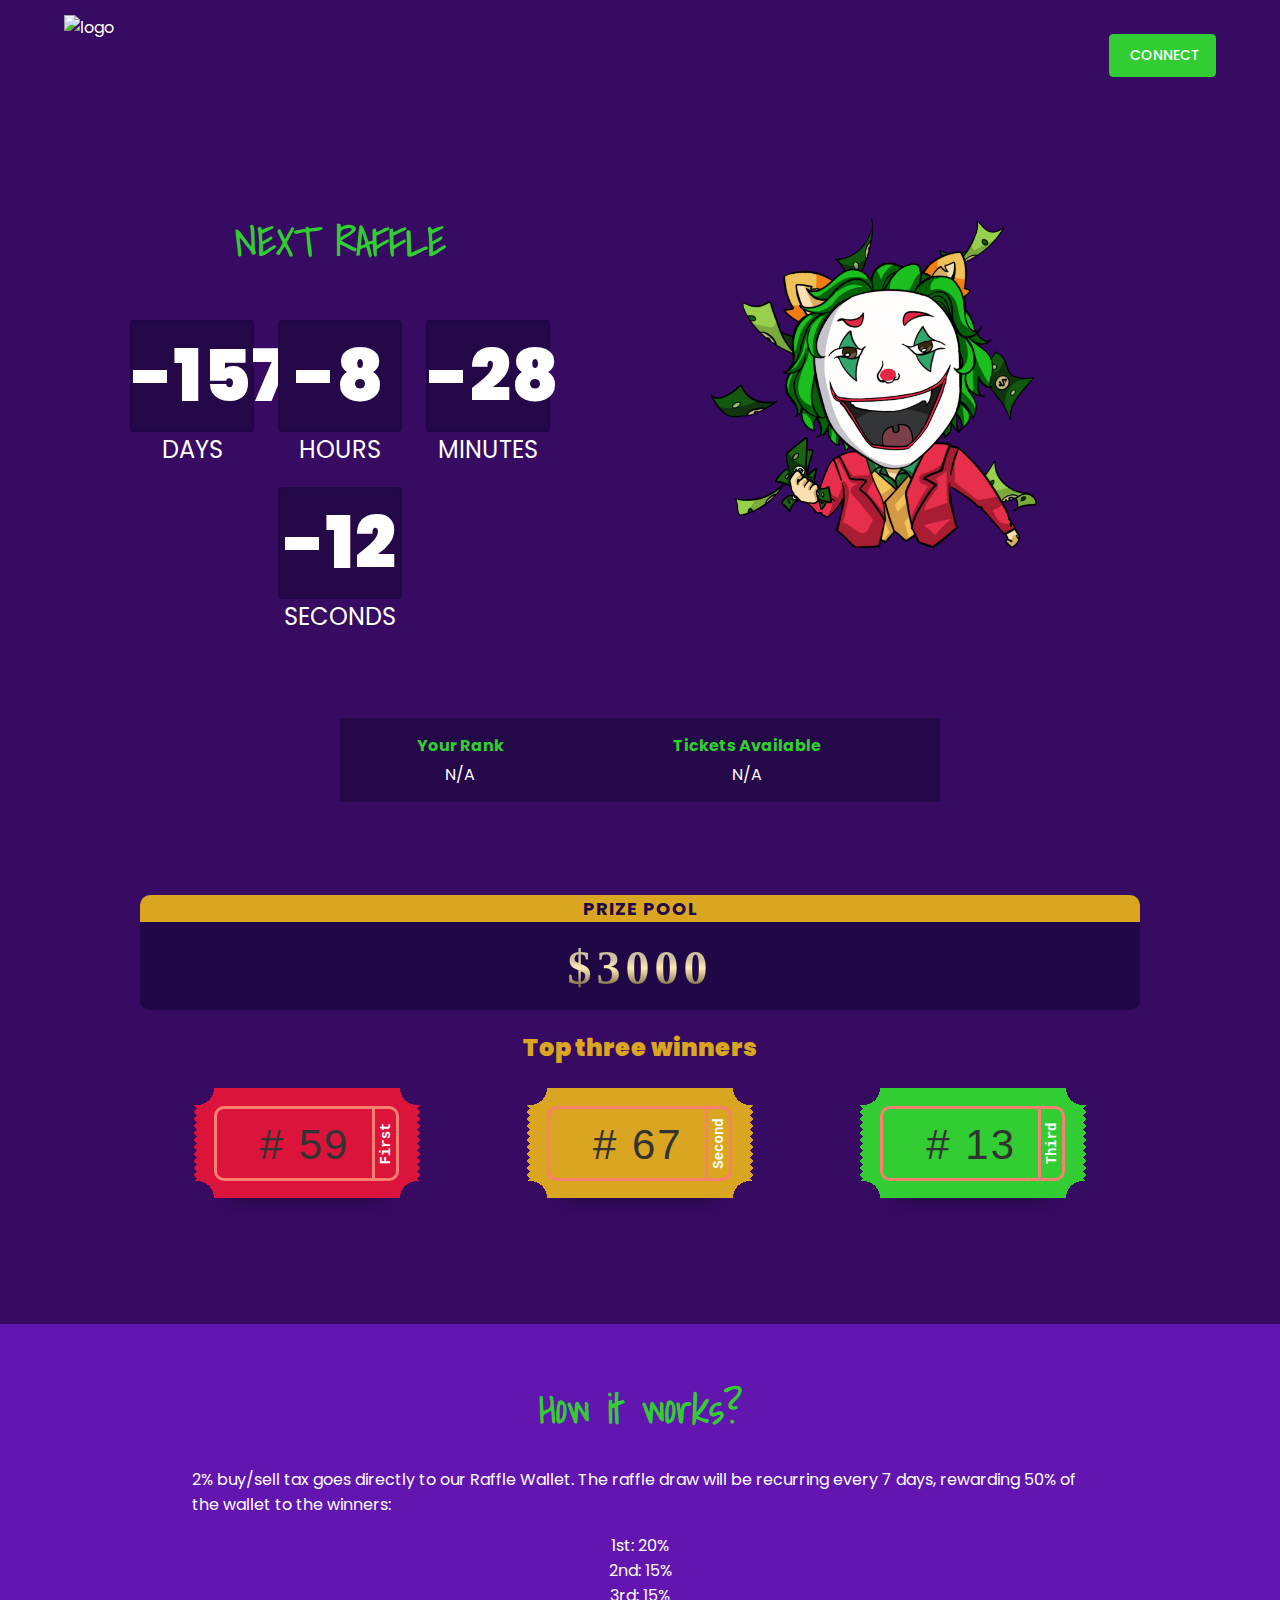
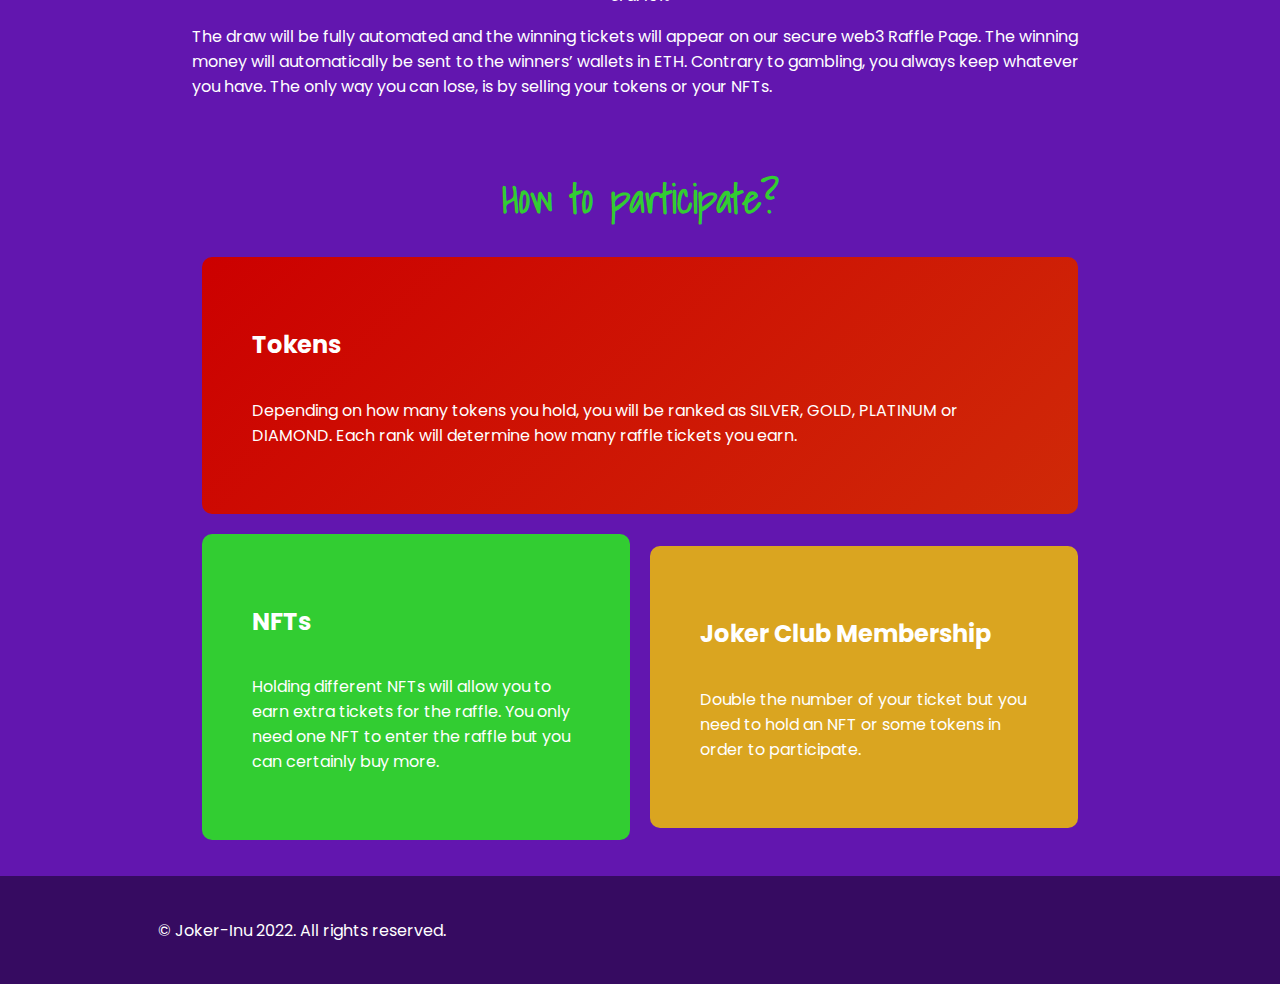
==== commit 7dc65254: "Update: index and raffle meta tags" ====
--- a/raffle.html
+++ b/raffle.html
@@ -6,16 +6,28 @@
     <meta name="viewport" content="width=device-width, initial-scale=1.0" />
 
     <meta name="title" content="Joker Inu | ERC-20" />
-    <meta name="description" content="Joker Inu, " />
+    <meta
+      name="description"
+      content="Welcome to a world where the Joker has joined forces with the
+    INU-verse to create the “JOKER-INU”. The Joker has always been the
+    ultimate meme symbol with his fun attitude and “WHY SO SERIOUS”
+    tagline, and this is no exception!"
+    />
     <meta name="keywords" content="joker inu, jokerinu, joker token" />
     <meta name="robots" content="index, follow" />
     <meta http-equiv="Content-Type" content="text/html; charset=utf-8" />
     <meta name="language" content="English" />
 
-    <meta property="og:title" content="Joker Inu | ERC-20" />
+    <meta property="og:title" content="Raffle | Joker Inu | ERC-20" />
     <meta property="og:site_name" content="Joker Inu" />
     <meta property="og:url" content="https://jokerinu.io" />
-    <meta property="og:description" content="Joker Inu, " />
+    <meta
+      property="og:description"
+      content="Welcome to a world where the Joker has joined forces with the
+    INU-verse to create the “JOKER-INU”. The Joker has always been the
+    ultimate meme symbol with his fun attitude and “WHY SO SERIOUS”
+    tagline, and this is no exception!"
+    />
     <meta property="og:type" content="website" />
 
     <title>Joker Inu</title>
--- a/style.css
+++ b/style.css
@@ -1469,8 +1469,6 @@
 .raffle_banner table th {
   color: var(--green);
 }
-.raffle_banner table td {
-}
 
 #hero_section {
   display: flex;
@@ -1480,7 +1478,7 @@
   margin: auto;
 }
 
-#hero_section > div > img {
+#raffle_img {
   max-width: 600px;
 }
 
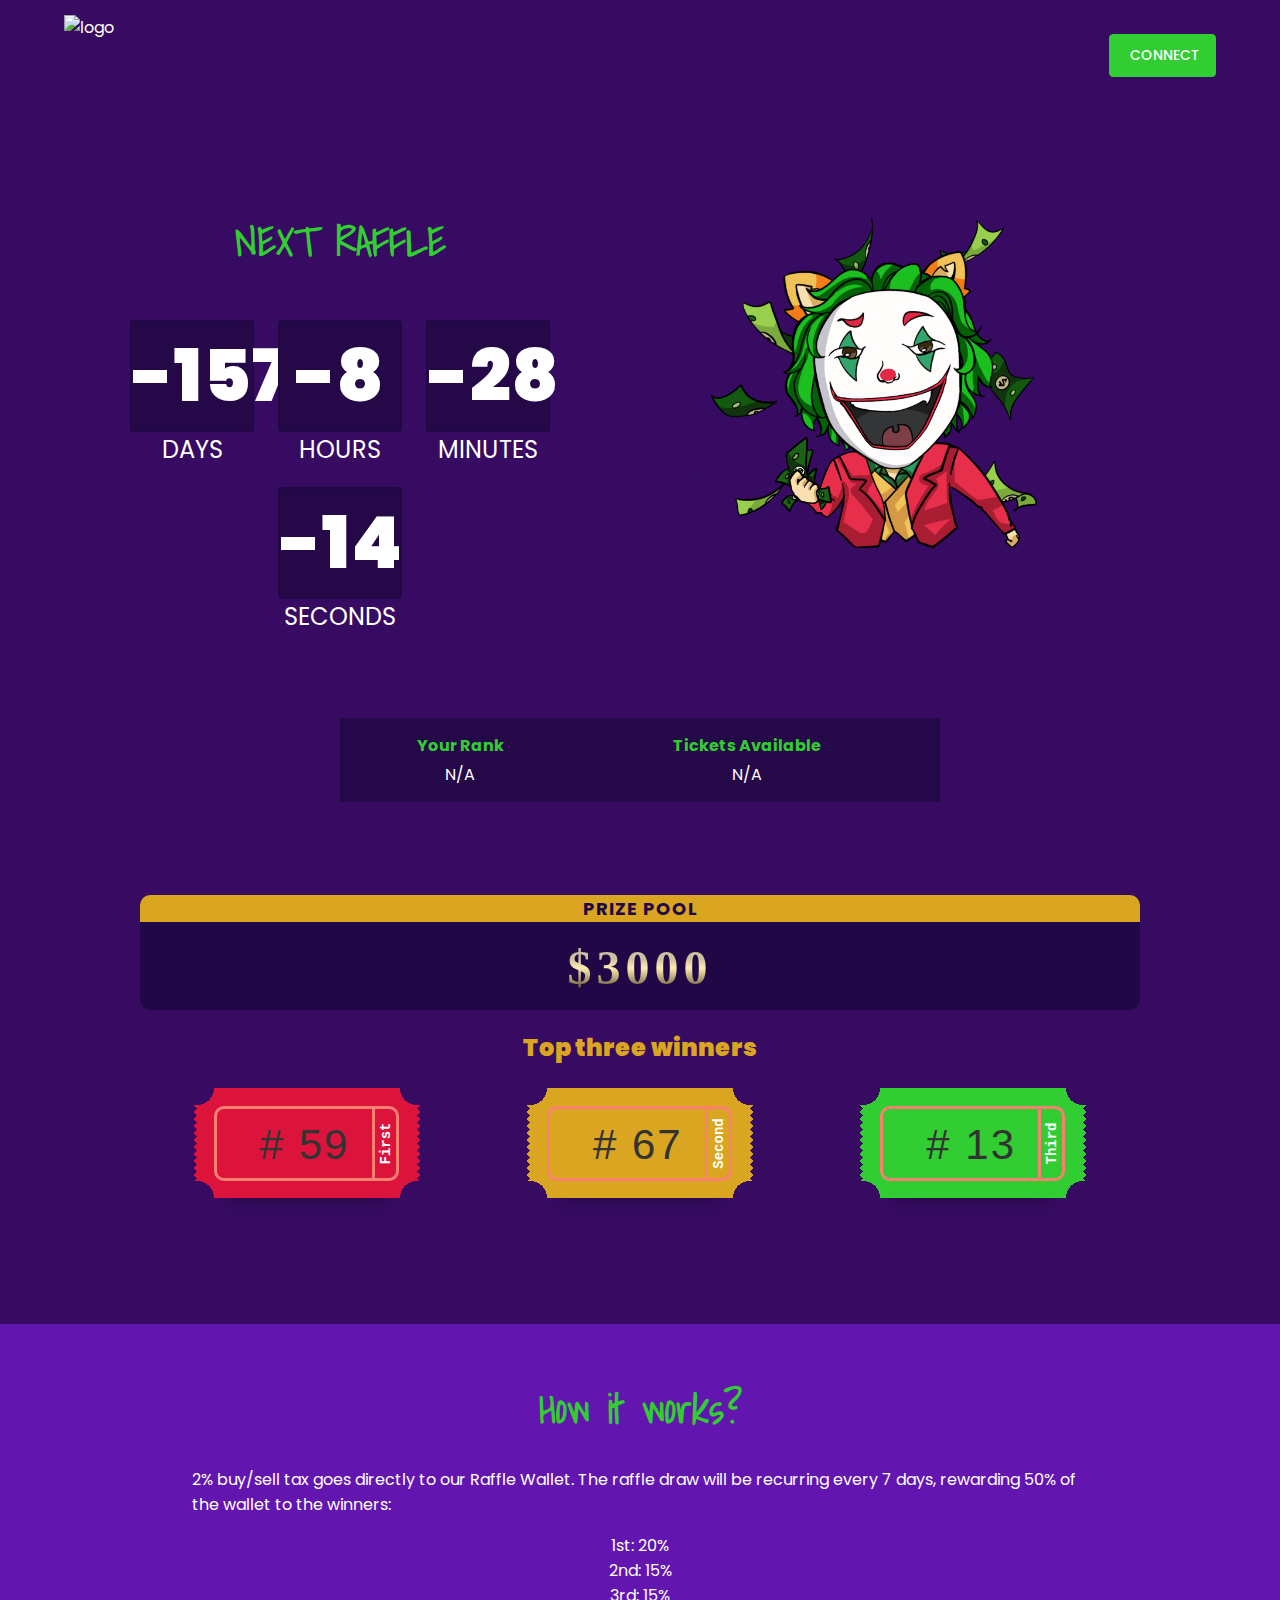
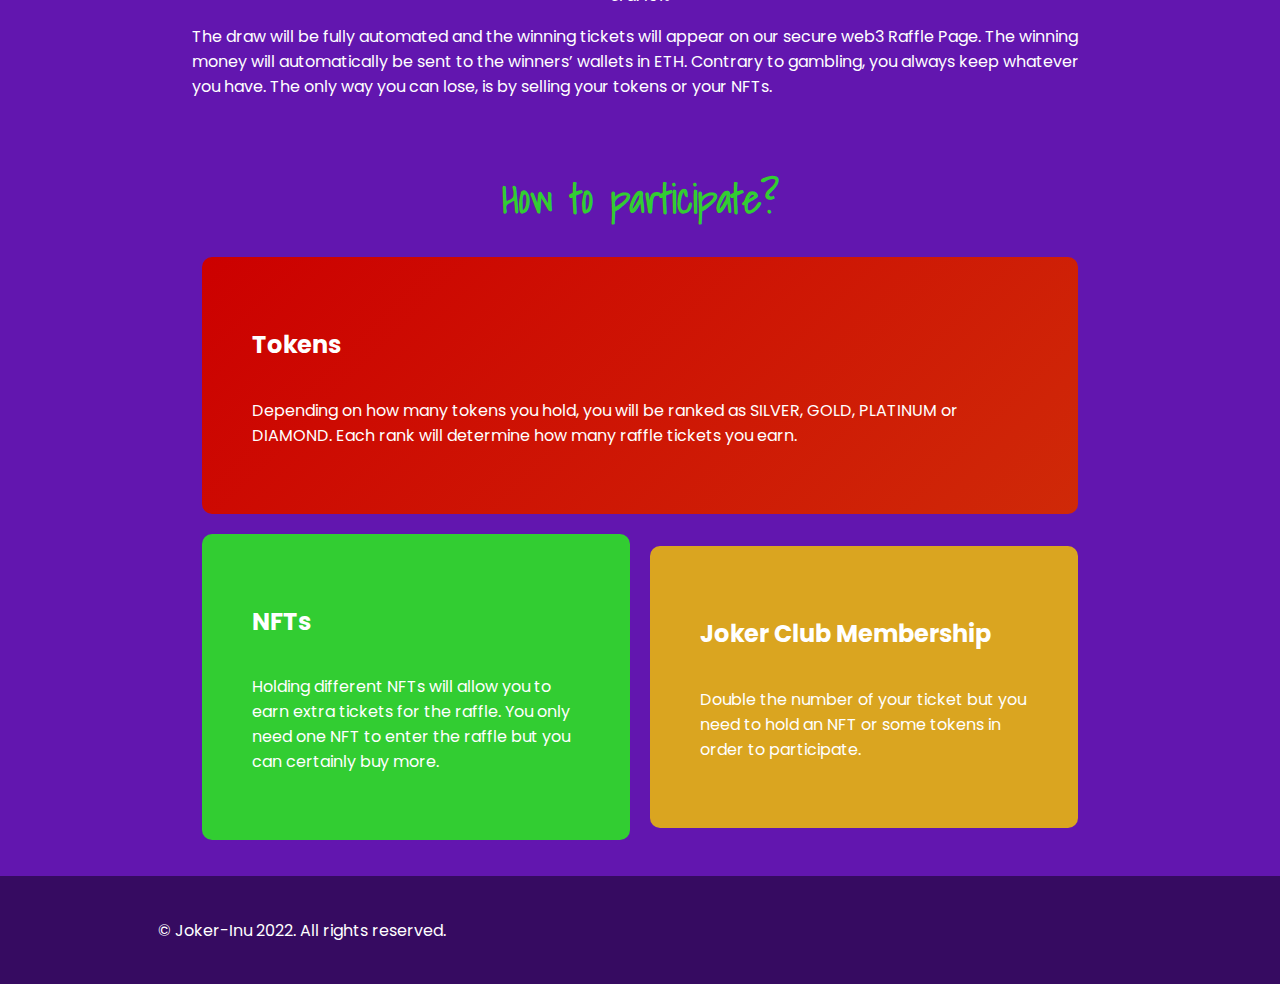
==== commit 187893b4: "Update: update raffle index" ====
--- a/raffle.html
+++ b/raffle.html
@@ -316,11 +316,5 @@
     </div>
 
     <script src="script.js"></script>
-    <!-- <script src="./assessts/js/script.js"></script>
-    <script src="https://cdnjs.cloudflare.com/ajax/libs/gsap/3.5.1/gsap.min.js"></script>
-    <script
-      src="https://kit.fontawesome.com/0c9ec2dc89.js"
-      crossorigin="anonymous"
-    ></script> -->
   </body>
 </html>
--- a/style.css
+++ b/style.css
@@ -1285,7 +1285,7 @@
     text-align: center;
   }
   .entry.raffle {
-    margin-top: 10px;
+    margin-top: 20px;
   }
   .ticket_container {
     flex-direction: column;
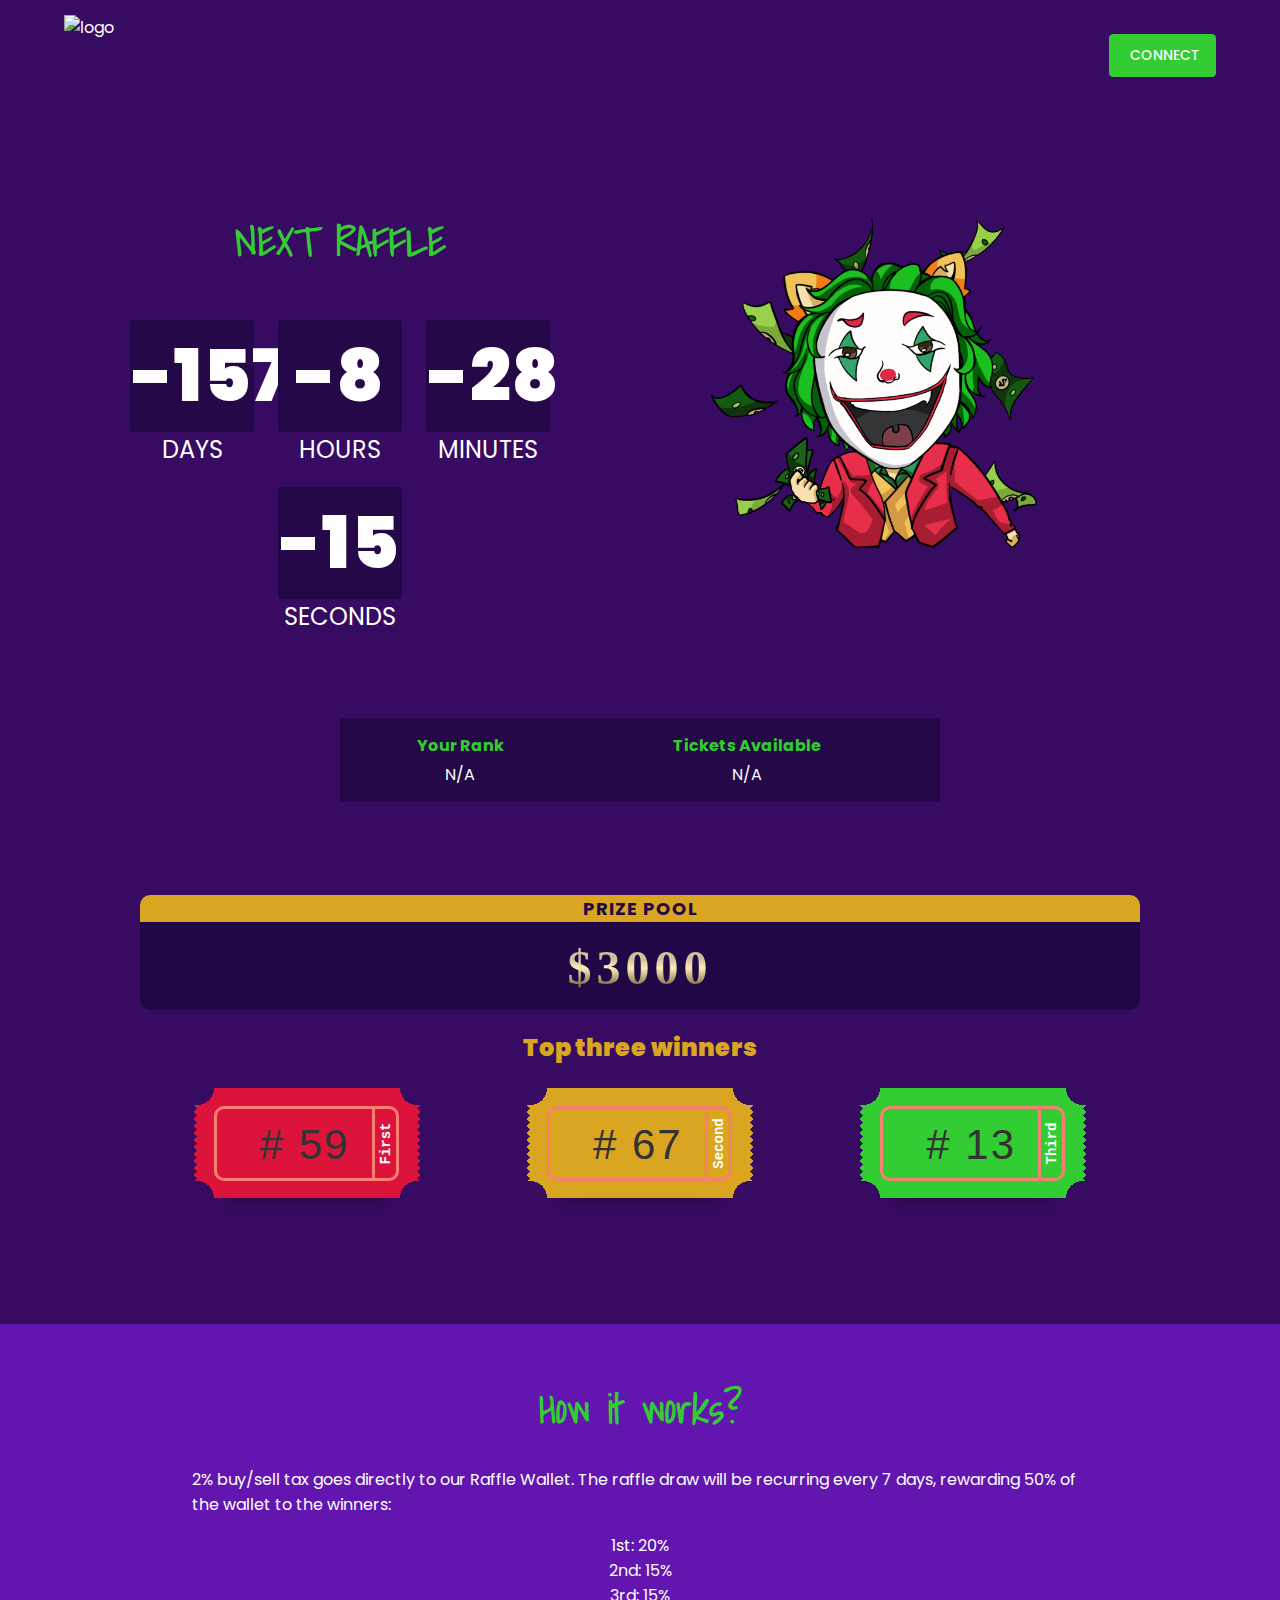
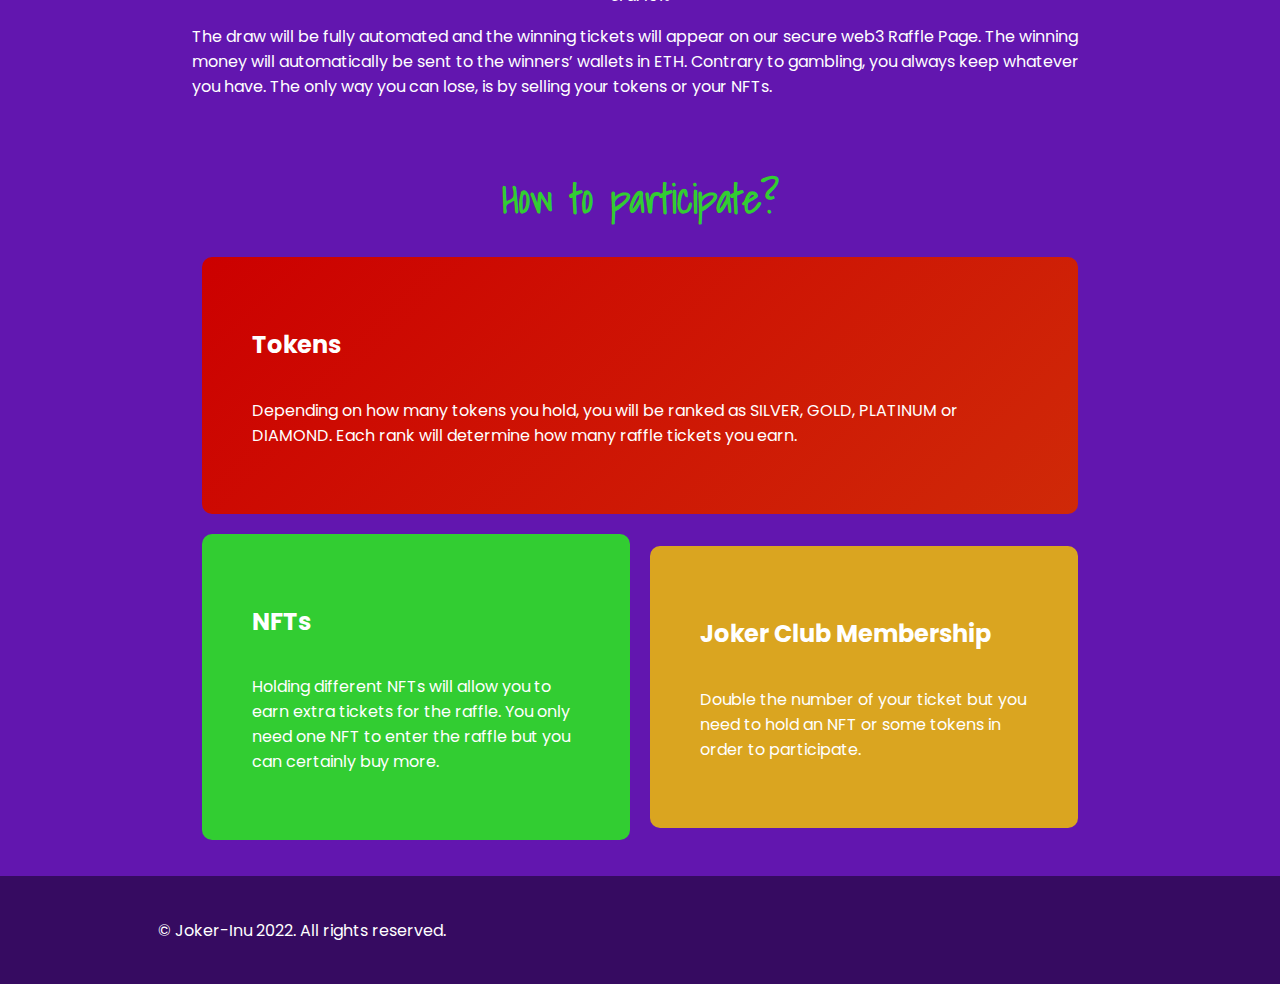
==== commit d56c0daa: "Update: update tg links" ====
--- a/raffle.html
+++ b/raffle.html
@@ -296,7 +296,7 @@
       <div class="social">
         <ul class="social_list">
           <li>
-            <a href="https://t.me/Jokerinuofficial"
+            <a href="https://t.me/jokerinuportal"
               ><i class="fab fa-telegram-plane"></i
             ></a>
           </li>
--- a/style.css
+++ b/style.css
@@ -1273,6 +1273,11 @@
   background: #6216af;
 }
 
+#swap {
+  padding-right: 0;
+  max-width: 450px;
+}
+
 @media screen and (min-width: 1000px) {
   #how_to,
   #how_work {
@@ -1281,6 +1286,10 @@
 }
 
 @media screen and (max-width: 1000px) {
+  #swap {
+    padding-right: 10%;
+    padding-top: 0;
+  }
   .raffle_card {
     text-align: center;
   }
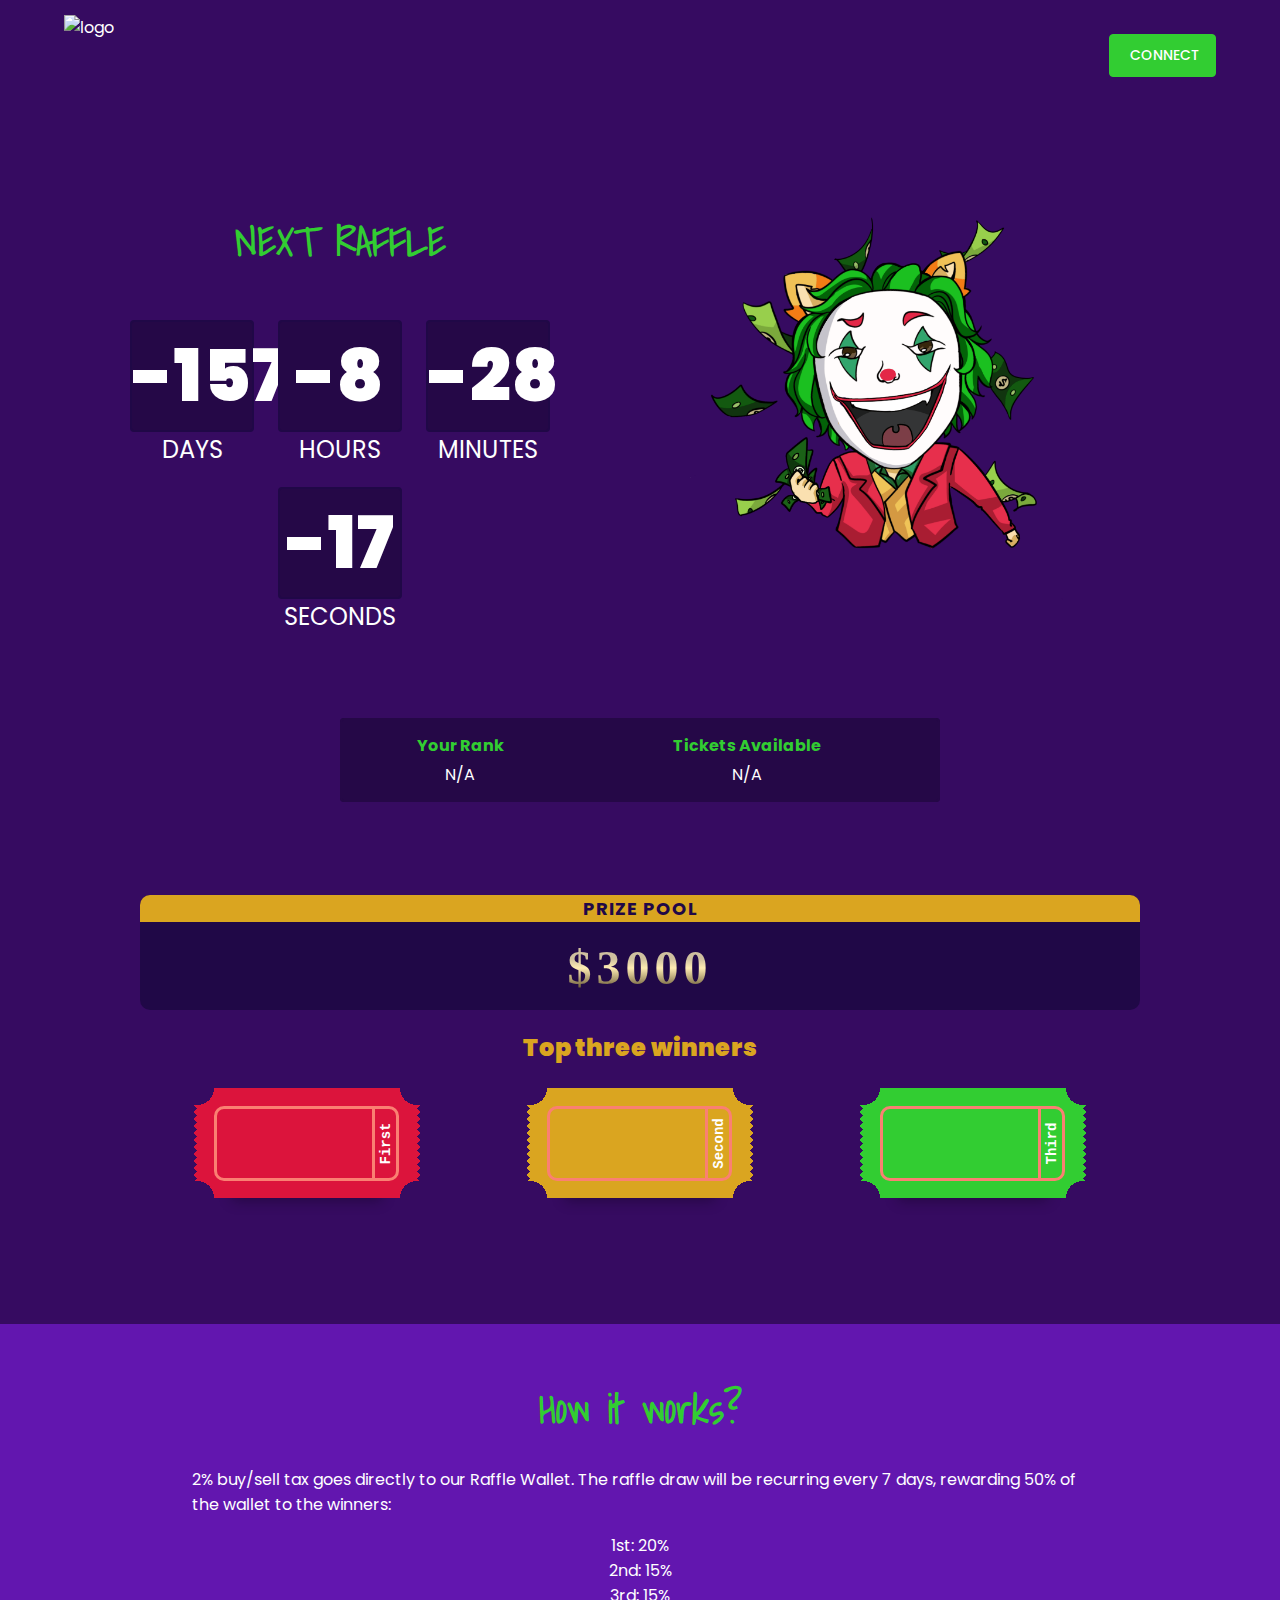
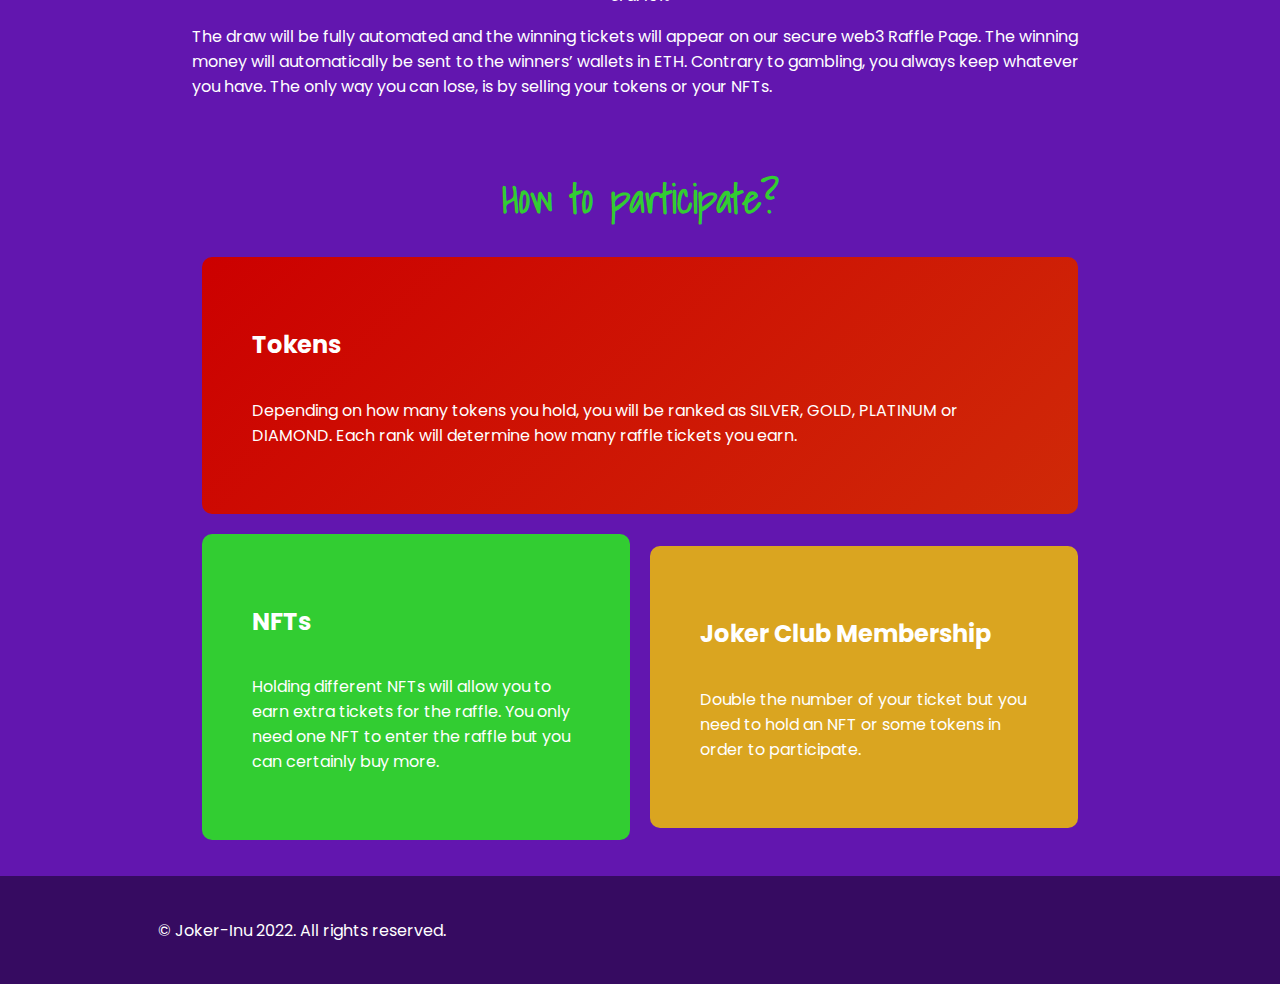
==== commit eb5a75dc: "Update: add random ticket numbers" ====
--- a/raffle.html
+++ b/raffle.html
@@ -199,7 +199,7 @@
             <p style="color: goldenrod">Top three winners</p>
             <div class="ticket_container">
               <div id="raffle-red-first" class="entry raffle">
-                <div class="no-scale"></div>
+                <div id="red-ticket" class="no-scale"></div>
               </div>
               <div id="raffle-red-second" class="entry raffle">
                 <div class="no-scale"></div>
--- a/style.css
+++ b/style.css
@@ -1047,7 +1047,7 @@
 }
 
 #raffle-red-first div:before {
-  content: "# 59";
+  content: attr(data-value);
   width: 234px;
   height: 76px;
   padding-left: 70px;
@@ -1099,7 +1099,7 @@
 }
 
 #raffle-red-second div:before {
-  content: "# 67";
+  content: attr(data-value);
   width: 234px;
   height: 76px;
   padding-left: 70px;
@@ -1151,7 +1151,7 @@
 }
 
 #raffle-red-third div:before {
-  content: "# 13";
+  content: attr(data-value);
   width: 234px;
   height: 76px;
   padding-left: 70px;
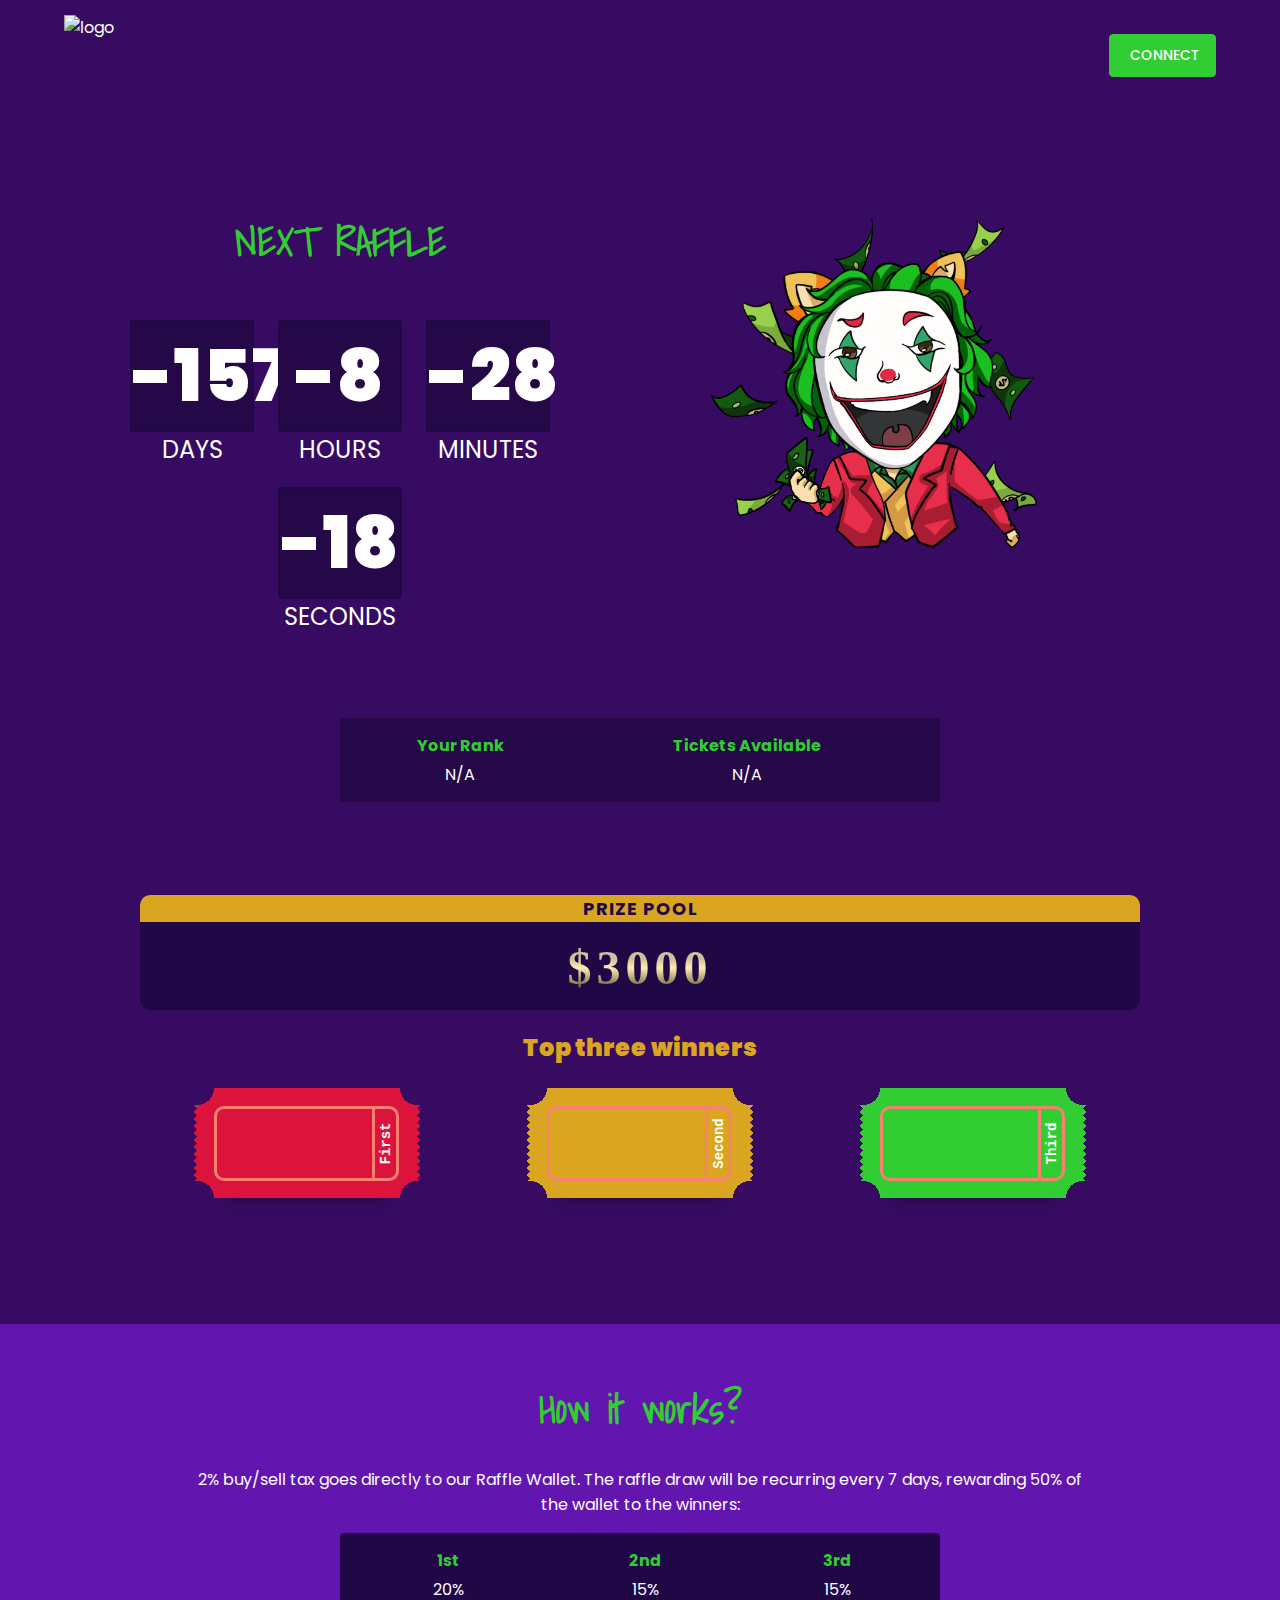
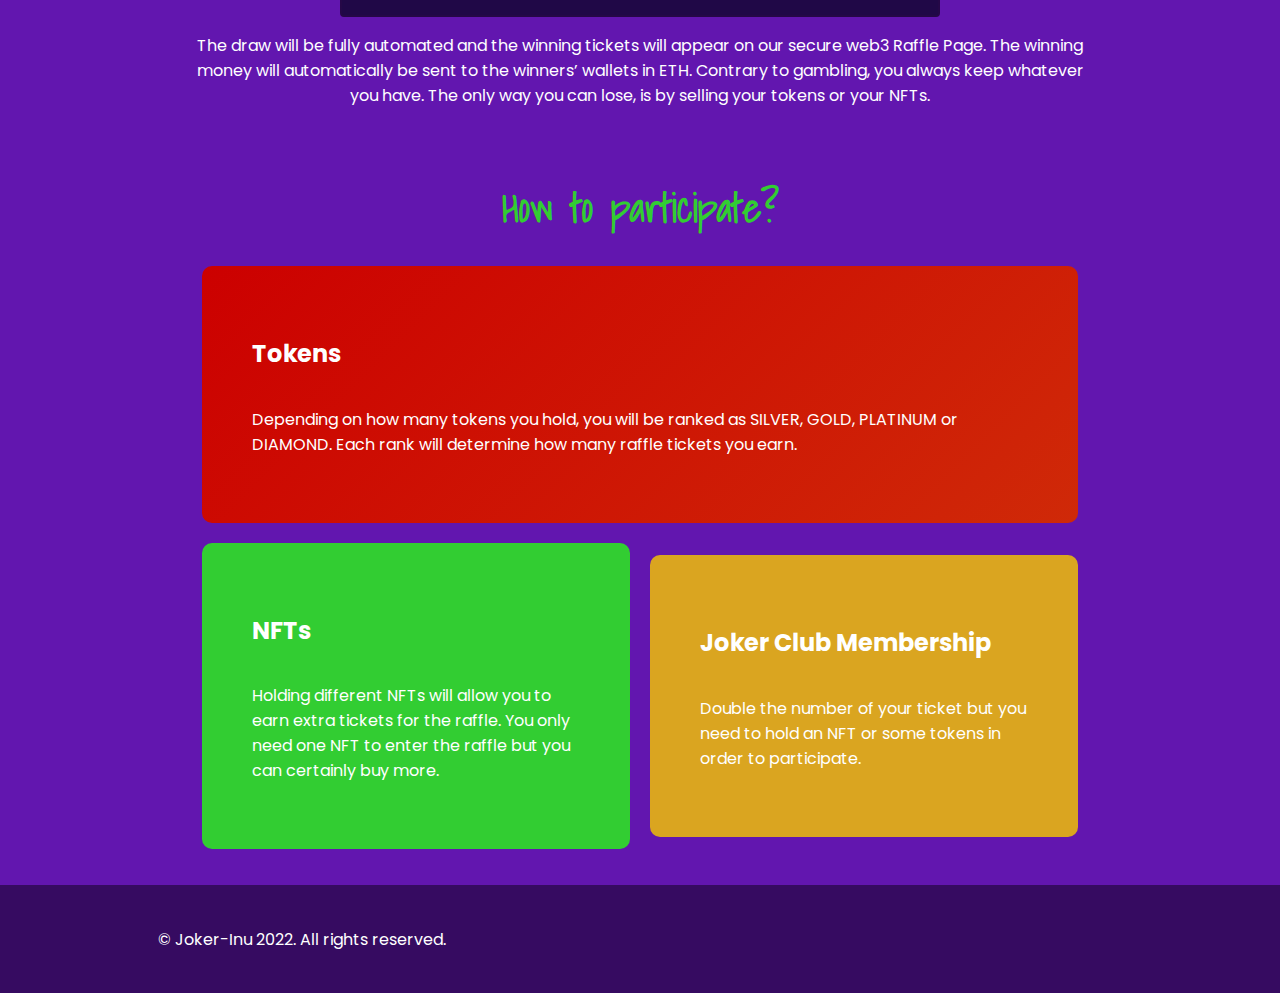
==== commit 8cad298d: "Update: update style.css and raffle.html" ====
--- a/raffle.html
+++ b/raffle.html
@@ -154,7 +154,7 @@
           />
         </section>
         <div class="raffle_banner">
-          <table>
+          <table class="table">
             <th>Your Rank</th>
             <th>Tickets Available</th>
             <tr>
@@ -218,17 +218,25 @@
         </div> -->
       </div>
     </div>
-    <section id="how_work">
+    <section id="how_work" style="text-align: center">
       <h1 class="main_heading">How it works?</h1>
       <p>
         2% buy/sell tax goes directly to our Raffle Wallet. The raffle draw will
         be recurring every 7 days, rewarding 50% of the wallet to the winners:
       </p>
-      <ul style="text-align: center">
-        <li>1st: 20%</li>
-        <li>2nd: 15%</li>
-        <li>3rd: 15%</li>
-      </ul>
+      <table
+        class="table"
+        style="background: #200847; max-width: 600px; margin: auto"
+      >
+        <th>1st</th>
+        <th>2nd</th>
+        <th>3rd</th>
+        <tr>
+          <td>20%</td>
+          <td>15%</td>
+          <td>15%</td>
+        </tr>
+      </table>
       <p>
         The draw will be fully automated and the winning tickets will appear on
         our secure web3 Raffle Page. The winning money will automatically be
--- a/style.css
+++ b/style.css
@@ -1467,7 +1467,7 @@
   margin: auto;
 }
 
-.raffle_banner > table {
+.table {
   border-radius: 4px;
   border: 2px solid #250847;
   width: 100%;
@@ -1475,7 +1475,7 @@
   padding: 10px;
 }
 
-.raffle_banner table th {
+.table th {
   color: var(--green);
 }
 
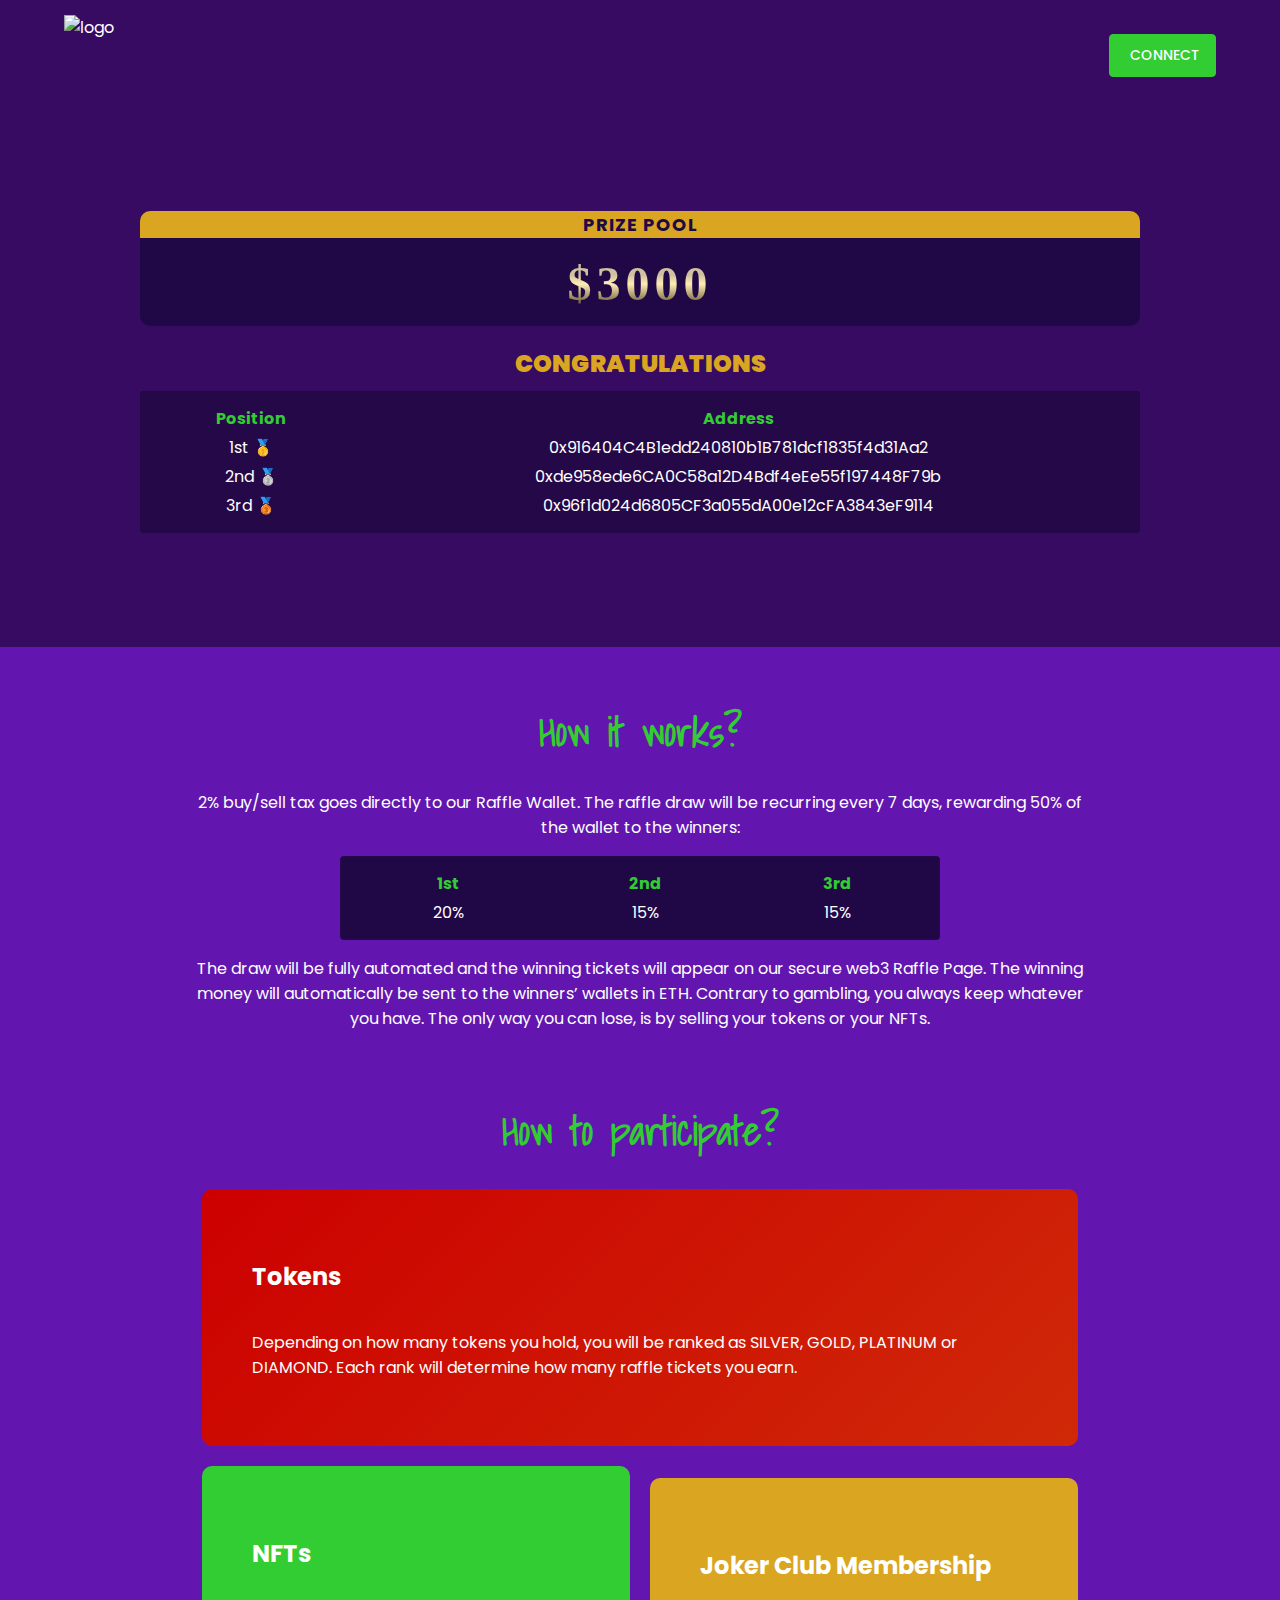
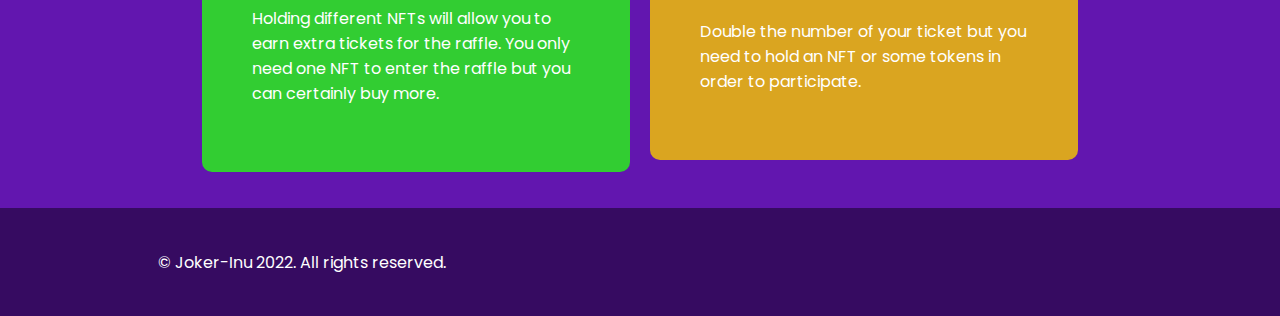
==== commit 6809a64d: "Update: raffle update" ====
--- a/raffle.html
+++ b/raffle.html
@@ -116,6 +116,7 @@
     <script src="https://cdnjs.cloudflare.com/ajax/libs/jquery/3.3.1/jquery.min.js"></script>
     <script src="https://unpkg.com/scrollreveal"></script>
     <script src="animations.js"></script>
+    <script src="https://unpkg.com/@lottiefiles/lottie-player@latest/dist/lottie-player.js"></script>
   </head>
   <body style="background: #360b61">
     <div class="raffle_container">
@@ -130,12 +131,31 @@
           Connect
         </a>
       </div>
+      <!-- <div id="under_dev">
+        <em
+          id="cross"
+          class="fas fa-times"
+          onclick="document.getElementById('under_dev').classList.toggle('display')"
+        ></em>
+        <h1>Feature Under Development</h1>
+        <p>
+          This feature is currently under development. For further updates,
+          please stay tuned in our Telegram. We will announce, once this is
+          fully developed and ready to be used.
+        </p>
+      </div> -->
       <div class="raffle_main">
-        <section id="hero_section">
+        <!-- <lottie-player
+          src="./images/car.json"
+          background="transparent"
+          speed="1"
+          loop
+          autoplay
+        ></lottie-player> -->
+        <!-- <section id="hero_section">
           <div>
             <h1 class="main_heading">NEXT RAFFLE</h1>
             <div class="timer_container">
-              <!-- <h1 id="headline" style="text-align: center">COMING SOON</h1> -->
               <div id="countdown">
                 <ul>
                   <li><span id="days"></span>days</li>
@@ -152,16 +172,16 @@
             alt="raffle_img"
             loading="lazy"
           />
-        </section>
+        </section> -->
         <div class="raffle_banner">
-          <table class="table">
+          <!-- <table class="table">
             <th>Your Rank</th>
             <th>Tickets Available</th>
             <tr>
               <td>N/A</td>
               <td>N/A</td>
             </tr>
-          </table>
+          </table> -->
           <!-- <p>Your Rank: <span>1st</span></p>
           <p>Tickets Available: <span>59, 58, 98</span></p> -->
         </div>
@@ -196,8 +216,18 @@
                 $3000
               </p>
             </div>
-            <p style="color: goldenrod">Top three winners</p>
-            <div class="ticket_container">
+            <p style="color: goldenrod; text-transform: uppercase">
+              Congratulations
+            </p>
+            <lottie-player
+              src="https://assets9.lottiefiles.com/packages/lf20_olpxozrh.json"
+              background="transparent"
+              speed="2"
+              style="width: 300px; height: 300px; margin: auto"
+              loop
+              autoplay
+            ></lottie-player>
+            <!-- <div class="ticket_container">
               <div id="raffle-red-first" class="entry raffle">
                 <div id="red-ticket" class="no-scale"></div>
               </div>
@@ -207,6 +237,30 @@
               <div id="raffle-red-third" class="entry raffle">
                 <div class="no-scale"></div>
               </div>
+            </div> -->
+            <div class="raffle_banner" style="margin-top: 10px">
+              <table class="table" style="overflow-x: auto">
+                <th>Position</th>
+                <th>Address</th>
+                <tr>
+                  <td style="width: 100px">1st 🥇</td>
+                  <td>0x916404C4B1edd240810b1B781dcf1835f4d31Aa2</td>
+                </tr>
+                <tr>
+                  <td>2nd 🥈</td>
+                  <td style="text-overflow: ellipsis; width: 250px">
+                    0xde958ede6CA0C58a12D4Bdf4eEe55f197448F79b
+                  </td>
+                </tr>
+                <tr>
+                  <td>3rd 🥉</td>
+                  <td style="text-overflow: ellipsis; width: 250px">
+                    0x96f1d024d6805CF3a055dA00e12cFA3843eF9114
+                  </td>
+                </tr>
+              </table>
+              <!-- <p>Your Rank: <span>1st</span></p>
+              <p>Tickets Available: <span>59, 58, 98</span></p> -->
             </div>
           </div>
         </div>
@@ -323,6 +377,6 @@
       </div>
     </div>
 
-    <script src="script.js"></script>
+    <script src="script_raffle.js"></script>
   </body>
 </html>
--- a/style.css
+++ b/style.css
@@ -1463,7 +1463,7 @@
   justify-content: center;
   background: #250847;
   border-radius: 4px;
-  max-width: 600px;
+  max-width: 1000px;
   margin: auto;
 }
 
@@ -1558,4 +1558,36 @@
   #hero_section > div > img {
     max-width: 100%;
   }
-}
+  .connect {
+    display: block;
+  }
+}
+
+#under_dev {
+  background: #200847;
+  width: 100%;
+  height: 100%;
+  position: fixed;
+  top: 0;
+  left: 0;
+  display: flex;
+  justify-content: center;
+  align-items: center;
+  flex-direction: column;
+  z-index: 5;
+  text-align: center;
+}
+
+#under_dev > h1 {
+  font-size: 140%;
+}
+
+#under_dev > p {
+  width: 320px;
+}
+
+#cross {
+  position: absolute;
+  top: 50px;
+  right: 30px;
+}
